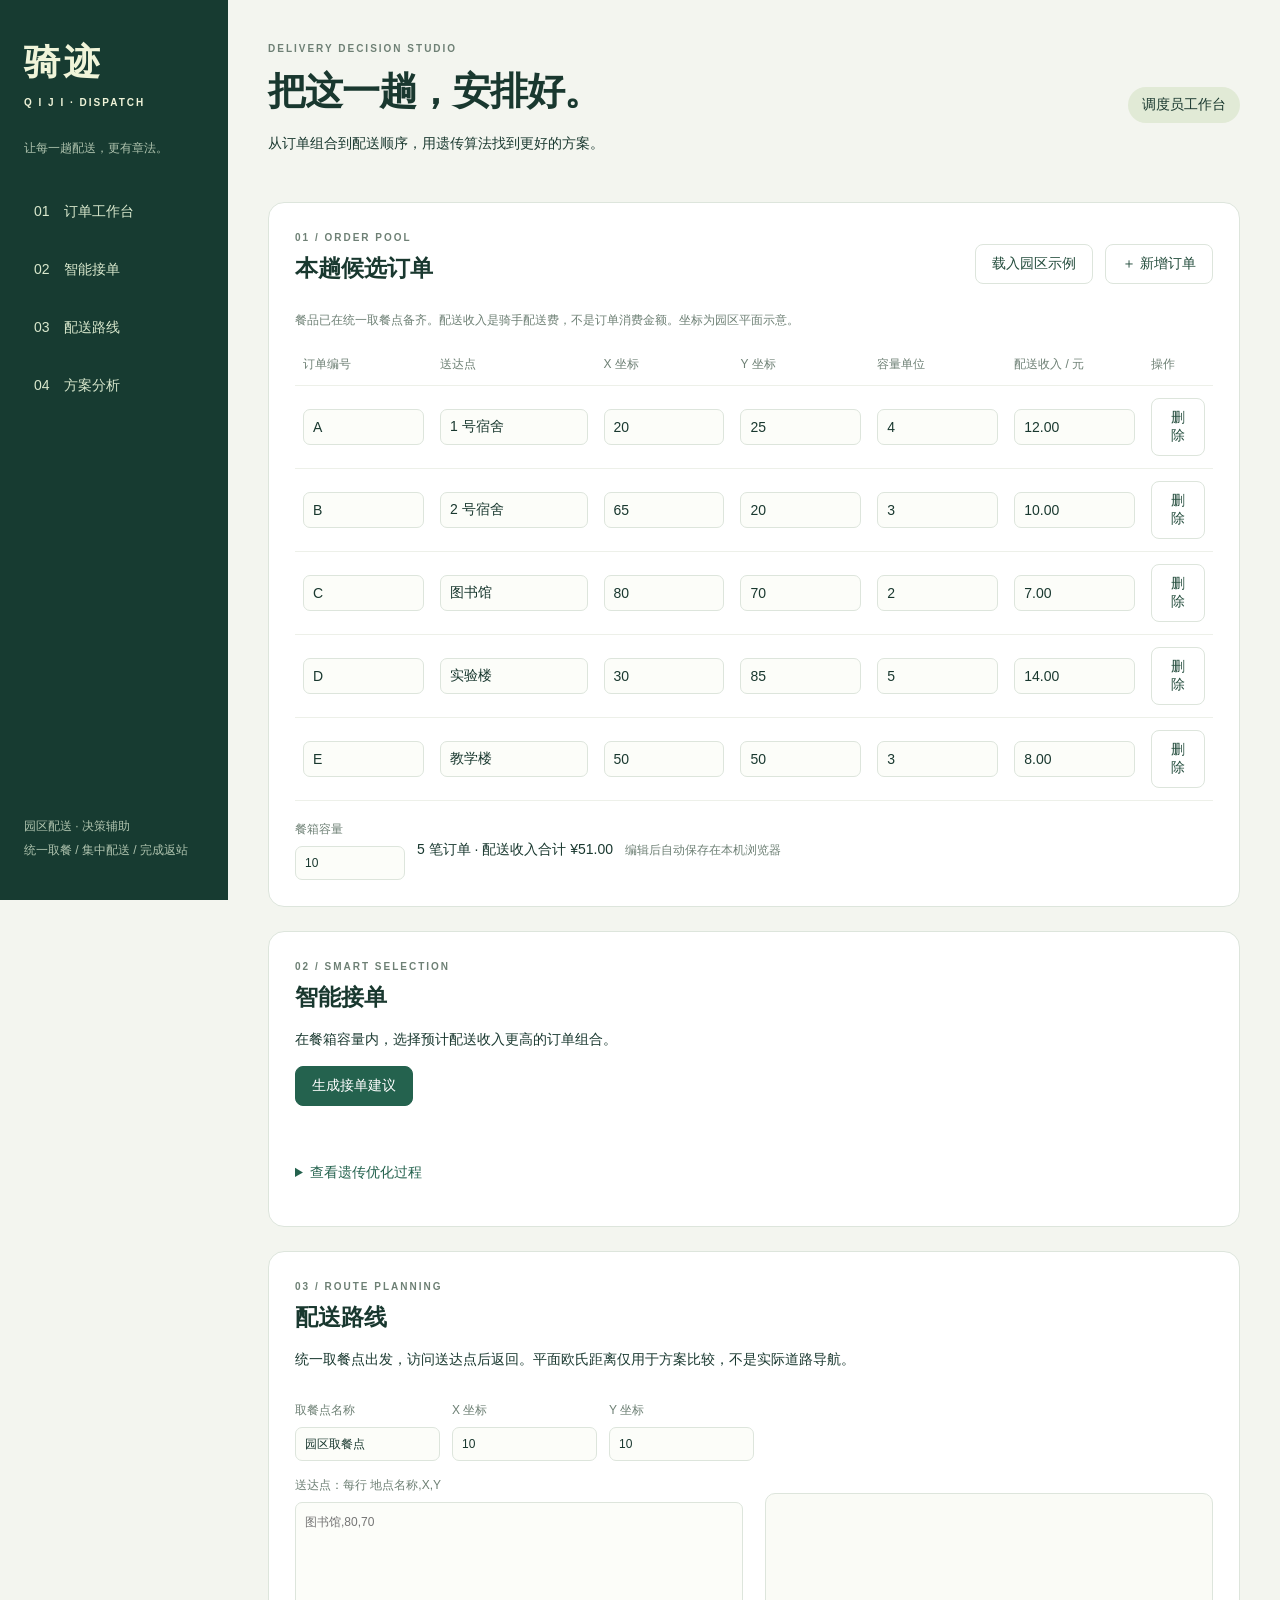
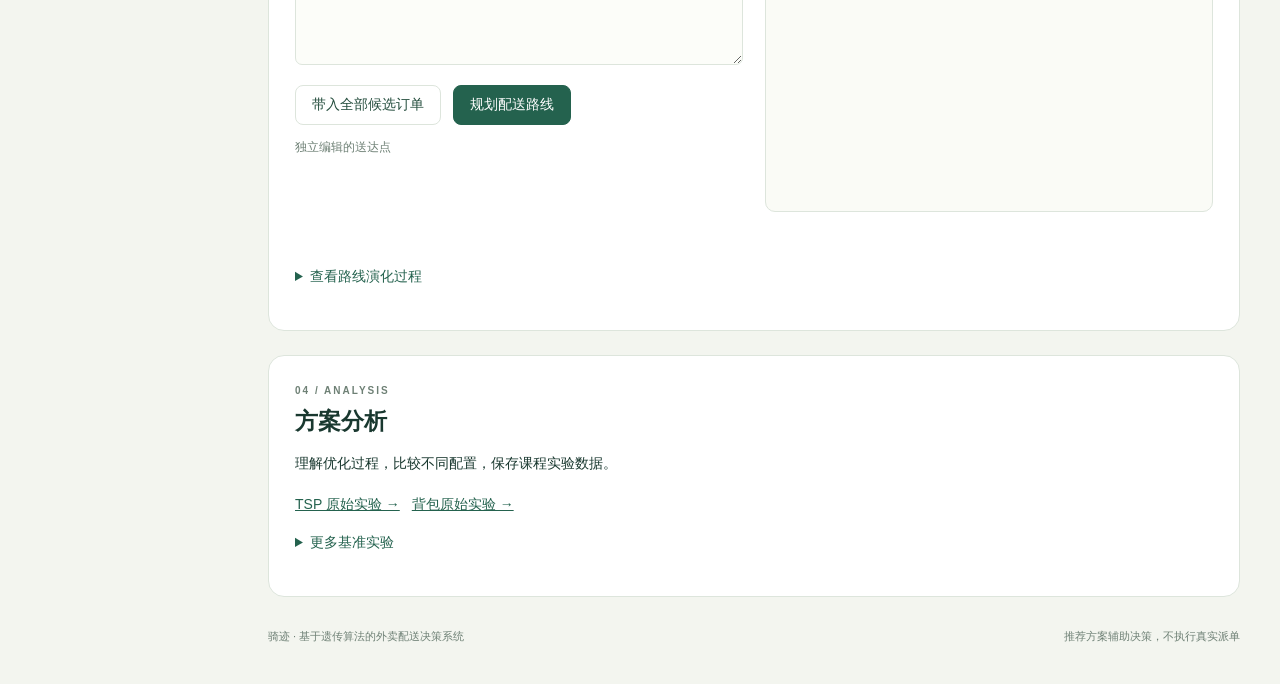
==== ga-tsp/web/index.html @ c6483149 "feat: 实现配送路线规划与接单联动" ====
<!doctype html>
<html lang="zh-CN">
<head><meta charset="utf-8"><meta name="viewport" content="width=device-width,initial-scale=1"><title>骑迹 · 配送决策工作台</title><link rel="stylesheet" href="dispatch.css"></head>
<body>
<aside class="sidebar"><a class="brand" href="/">骑迹<span>Q I J I · DISPATCH</span></a><p class="sidebar-note">让每一趟配送，更有章法。</p><nav aria-label="主导航"><a href="#orders">01　订单工作台</a><a href="#select">02　智能接单</a><a href="#route">03　配送路线</a><a href="#analysis">04　方案分析</a></nav><div class="sidebar-bottom">园区配送 · 决策辅助<br>统一取餐 / 集中配送 / 完成返站</div></aside>
<main>
<header><div><p class="eyebrow">DELIVERY DECISION STUDIO</p><h1>把这一趟，安排好。</h1><p>从订单组合到配送顺序，用遗传算法找到更好的方案。</p></div><span class="pill">调度员工作台</span></header>
<div id="notice" role="status" aria-live="polite"></div>
<section id="orders"><div class="section-head"><div><p class="eyebrow">01 / ORDER POOL</p><h2>本趟候选订单</h2></div><div class="actions"><button id="reset">载入园区示例</button><button id="add">＋ 新增订单</button></div></div>
<p class="muted">餐品已在统一取餐点备齐。配送收入是骑手配送费，不是订单消费金额。坐标为园区平面示意。</p>
<div class="table-wrap"><table><thead><tr><th>订单编号</th><th>送达点</th><th>X 坐标</th><th>Y 坐标</th><th>容量单位</th><th>配送收入 / 元</th><th>操作</th></tr></thead><tbody id="orderRows"></tbody></table></div>
<div class="toolbar"><label>餐箱容量<input id="capacity" type="number" min="1" max="10000"></label><span id="orderSummary"></span><span class="muted">编辑后自动保存在本机浏览器</span></div>
</section>
<section id="select"><p class="eyebrow">02 / SMART SELECTION</p><h2>智能接单</h2><p>在餐箱容量内，选择预计配送收入更高的订单组合。</p><div id="selectContent" class="empty">准备好订单后，在这里生成接单建议。</div></section>
<section id="route"><p class="eyebrow">03 / ROUTE PLANNING</p><h2>配送路线</h2><p>统一取餐点出发，访问送达点后返回。平面欧氏距离仅用于方案比较，不是实际道路导航。</p><div id="routeContent" class="empty">配送点将在这里组成一趟完整路线。</div></section>
<section id="analysis"><p class="eyebrow">04 / ANALYSIS</p><h2>方案分析</h2><p>理解优化过程，比较不同配置，保存课程实验数据。</p><div id="analysisContent"></div><div class="links"><a href="/tsp.html">TSP 原始实验 →</a><a href="/experiment.html?problem=knapsack">背包原始实验 →</a></div><details><summary>更多基准实验</summary><a href="/experiment.html?problem=cec">CEC 测试问题</a></details></section>
<footer>骑迹 · 基于遗传算法的外卖配送决策系统<span>推荐方案辅助决策，不执行真实派单</span></footer>
</main><script type="module" src="dispatch.js"></script><script type="module" src="selection.js"></script><script type="module" src="route.js"></script></body></html>
---- ga-tsp/web/dispatch.css ----
:root{font-family:Inter,"Microsoft YaHei",sans-serif;color:#19382f;background:#f3f5ef;font-size:14px;--green:#24624e;--muted:#6e8075;--border:#dde5dc}*{box-sizing:border-box}body{margin:0}button,input,select,textarea{font:inherit}button,a,input,select,summary{outline-offset:4px}button{border:1px solid var(--border);border-radius:8px;padding:10px 16px;background:white;color:#234c3c;cursor:pointer}button:hover{background:#eaf1e6}button.primary{background:var(--green);color:white;border-color:var(--green)}button:disabled{opacity:.45;cursor:not-allowed}a{color:var(--green)}.sidebar{position:fixed;inset:0 auto 0 0;width:228px;background:#173b31;color:#f0f4d9;padding:38px 24px;display:flex;flex-direction:column}.brand{font-size:36px;font-weight:750;color:inherit;text-decoration:none;letter-spacing:4px}.brand span{display:block;font-size:10px;letter-spacing:2px;margin-top:10px}.sidebar-note{font-size:12px;color:#afc3ae;margin:30px 0}.sidebar nav{display:grid;gap:14px}.sidebar nav a{color:#d9e8cd;text-decoration:none;padding:13px 10px;border-radius:8px}.sidebar nav a:hover{background:#315345}.sidebar-bottom{margin-top:auto;font-size:12px;line-height:2;color:#afc3ae}main{margin-left:228px;padding:40px;max-width:1660px}header{display:flex;justify-content:space-between;align-items:center;gap:20px;margin-bottom:32px}h1{font-size:38px;margin:8px 0 12px;letter-spacing:-1px}h2{font-size:23px;margin:6px 0 14px}p{line-height:1.8}.eyebrow{font-size:10px;letter-spacing:2px;color:var(--muted);font-weight:bold;margin:0}.pill{background:#e1ead6;padding:9px 14px;border-radius:30px;white-space:nowrap}section{background:#fff;border:1px solid var(--border);border-radius:16px;margin:24px 0;padding:26px;scroll-margin-top:20px}.section-head,.toolbar,.actions,.links,.playback{display:flex;align-items:center;gap:12px;flex-wrap:wrap}.section-head{justify-content:space-between}.table-wrap{overflow:auto}table{width:100%;border-collapse:collapse;text-align:left}th{font-size:12px;color:var(--muted);font-weight:500;white-space:nowrap}th,td{padding:12px 8px;border-bottom:1px solid #edf0e9}input,select,textarea{border:1px solid var(--border);border-radius:7px;background:#fcfdf9;padding:9px;color:#19382f;max-width:100%}td input{width:100%;min-width:70px}td:nth-child(2) input{min-width:115px}label{display:flex;flex-direction:column;gap:8px;font-size:12px;color:var(--muted)}.toolbar{margin-top:20px}.toolbar input{width:110px}.muted{color:var(--muted);font-size:12px}.empty{padding:28px;background:#f7f9f3;border:1px dashed var(--border);border-radius:10px;color:var(--muted)}footer{display:flex;justify-content:space-between;color:var(--muted);font-size:11px;margin-top:32px}.links{margin:20px 0}details{margin:18px 0}summary{cursor:pointer;color:var(--green)}#notice:not(:empty){padding:13px 18px;background:#e5edda;border-radius:9px;position:sticky;top:8px;z-index:3}#notice.error{background:#fae8db;color:#943d26}.stats{display:grid;grid-template-columns:repeat(3,1fr);gap:14px;margin:20px 0}.stat{padding:18px;background:#f4f7ef;border-radius:10px}.stat strong{display:block;font-size:28px;margin:9px 0}.stat small{color:var(--muted)}.selected{background:#edf5e4}.cards{display:grid;grid-template-columns:repeat(auto-fill,minmax(145px,1fr));gap:10px;margin:16px 0}.card{padding:14px;border:1px solid var(--border);border-radius:9px}.card.selected{border-color:#8dac6f}.card p{margin:5px 0;font-size:12px}.config{display:flex;gap:12px;flex-wrap:wrap;padding:16px 0}.config input,.config select{width:145px}canvas{display:block;width:100%;height:auto;background:#fafbf6;border:1px solid var(--border);border-radius:10px;margin:16px 0}.playback input[type=range]{flex:1;min-width:120px}.stale{color:#a35427;padding:10px 0}.split{display:grid;grid-template-columns:1fr 1fr;gap:22px}textarea{width:100%;line-height:1.7}.hidden,[hidden]{display:none!important}.badge{font-size:12px;color:var(--green)}@media(max-width:1050px){.sidebar{width:180px;padding:30px 16px}main{margin-left:180px;padding:24px}.split{grid-template-columns:1fr}}@media(max-width:700px){.sidebar{position:static;width:auto;padding:18px}.brand{font-size:24px}.brand span,.sidebar-note,.sidebar-bottom{display:none}.sidebar nav{display:flex;gap:3px;flex-wrap:wrap;margin-top:14px}.sidebar nav a{font-size:11px;padding:7px}main{margin:0;padding:16px}h1{font-size:28px}header{align-items:start}.pill{font-size:11px}section{padding:18px}.stats{grid-template-columns:1fr}footer{display:block;line-height:2}}
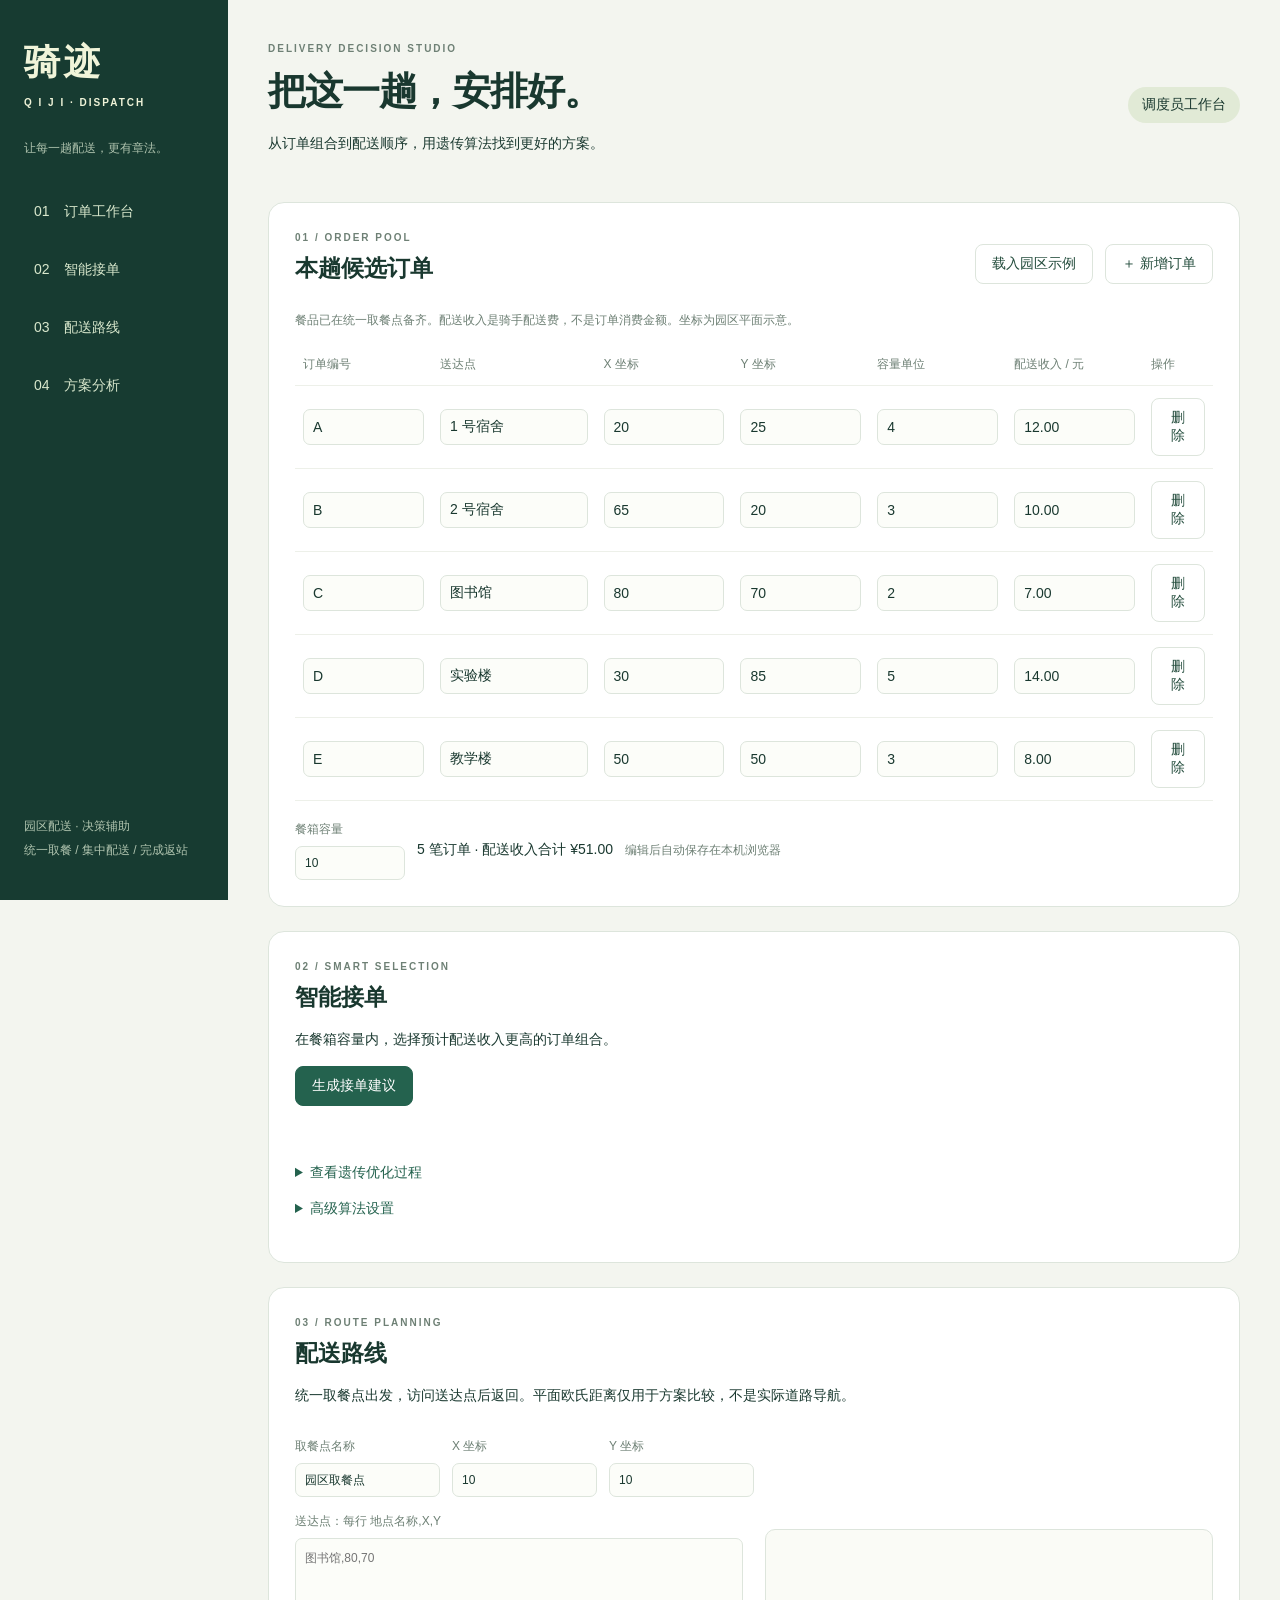
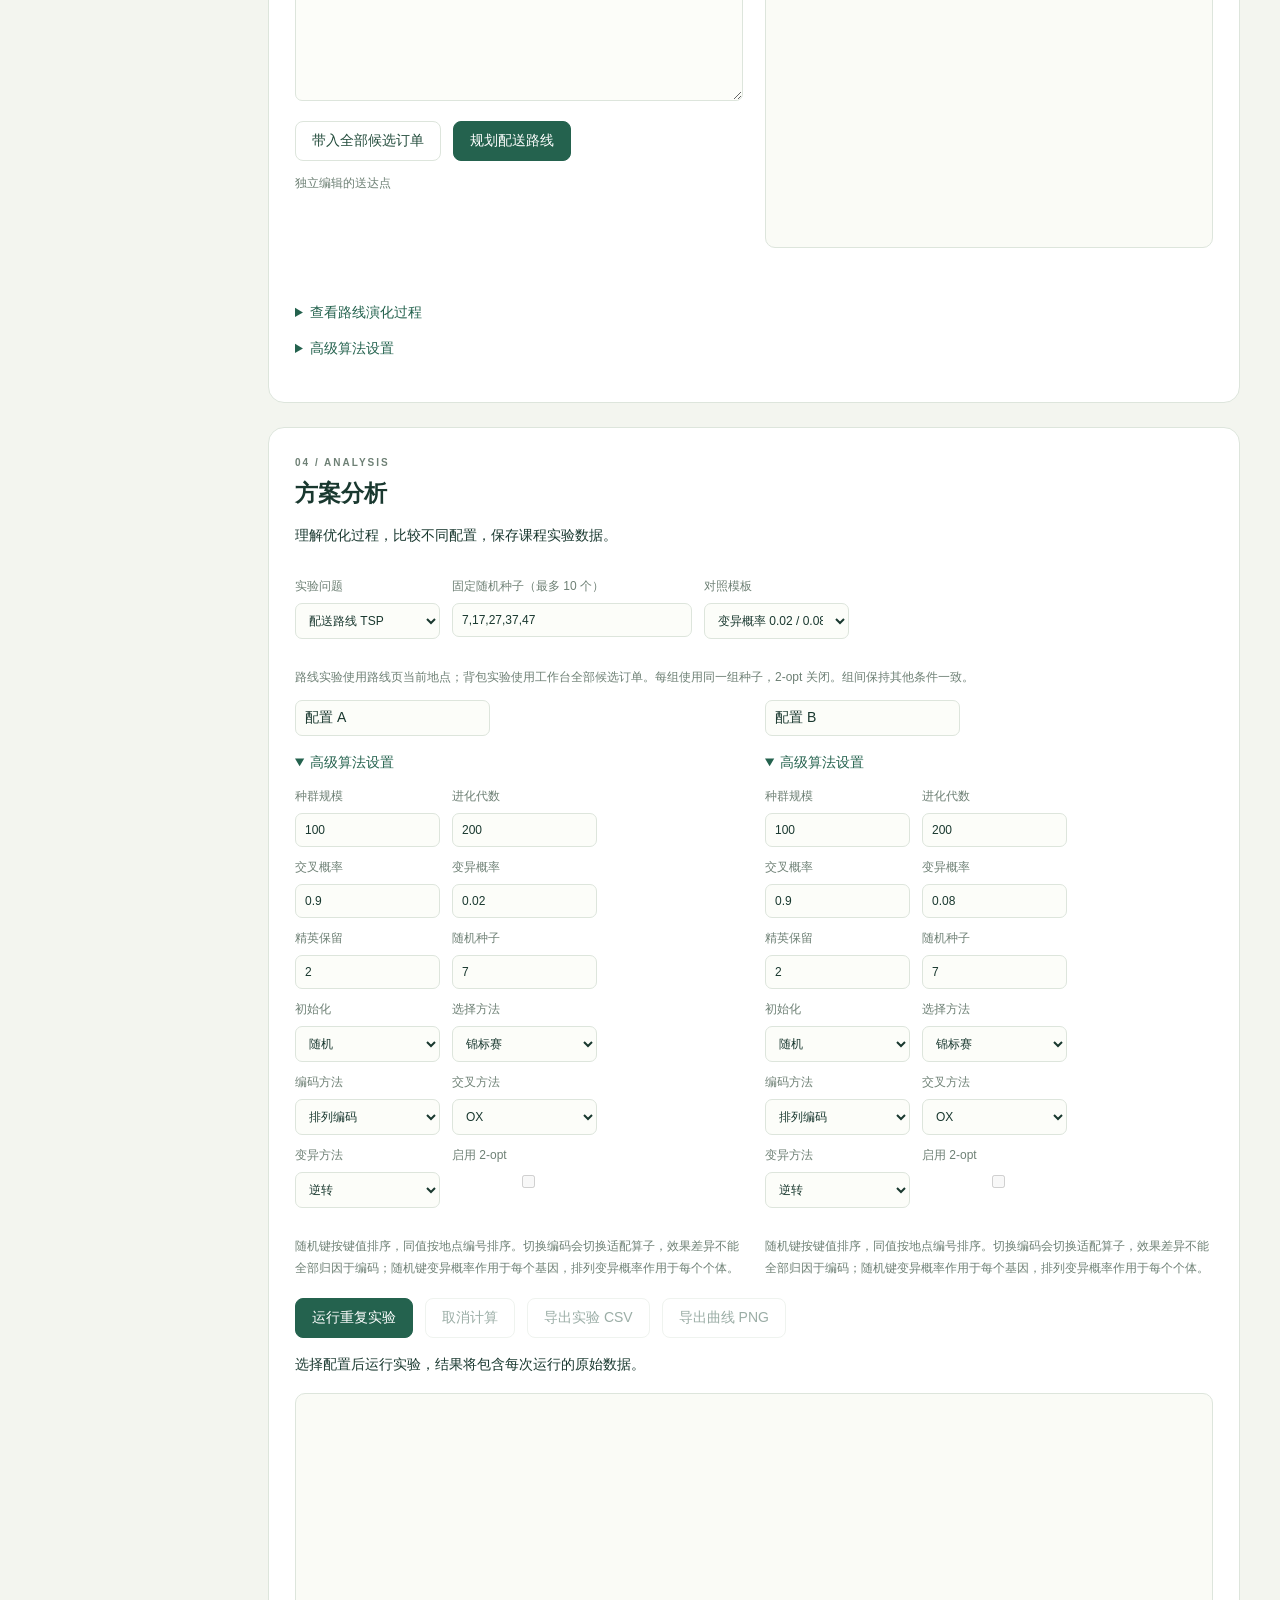
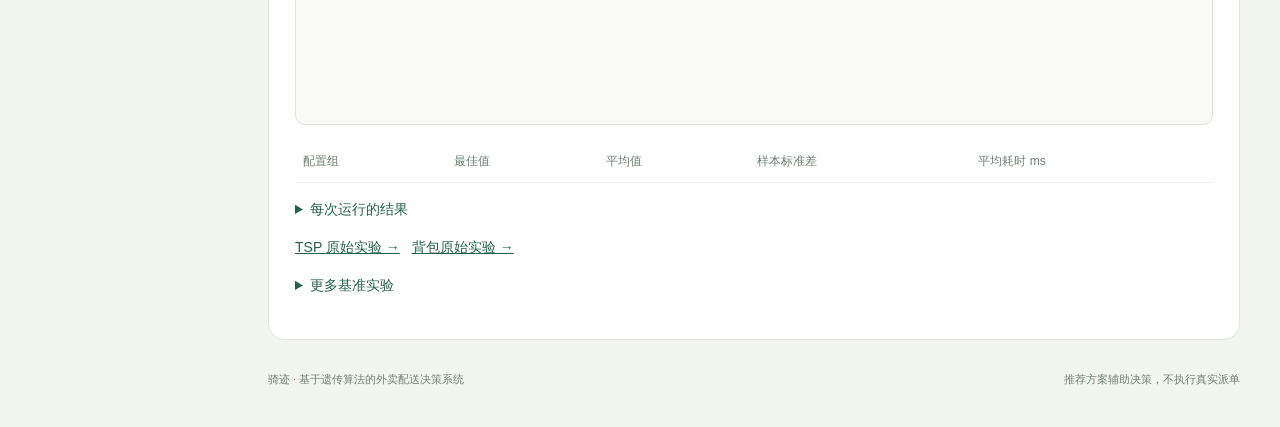
==== commit 17a4bf41: "feat: 新增重复实验统计与结果导出" ====
--- a/ga-tsp/web/index.html
+++ b/ga-tsp/web/index.html
@@ -15,4 +15,4 @@
 <section id="route"><p class="eyebrow">03 / ROUTE PLANNING</p><h2>配送路线</h2><p>统一取餐点出发，访问送达点后返回。平面欧氏距离仅用于方案比较，不是实际道路导航。</p><div id="routeContent" class="empty">配送点将在这里组成一趟完整路线。</div></section>
 <section id="analysis"><p class="eyebrow">04 / ANALYSIS</p><h2>方案分析</h2><p>理解优化过程，比较不同配置，保存课程实验数据。</p><div id="analysisContent"></div><div class="links"><a href="/tsp.html">TSP 原始实验 →</a><a href="/experiment.html?problem=knapsack">背包原始实验 →</a></div><details><summary>更多基准实验</summary><a href="/experiment.html?problem=cec">CEC 测试问题</a></details></section>
 <footer>骑迹 · 基于遗传算法的外卖配送决策系统<span>推荐方案辅助决策，不执行真实派单</span></footer>
-</main><script type="module" src="dispatch.js"></script><script type="module" src="selection.js"></script><script type="module" src="route.js"></script></body></html>
+</main><script type="module" src="dispatch.js"></script><script type="module" src="selection.js"></script><script type="module" src="route.js"></script><script type="module" src="analysis.js"></script></body></html>
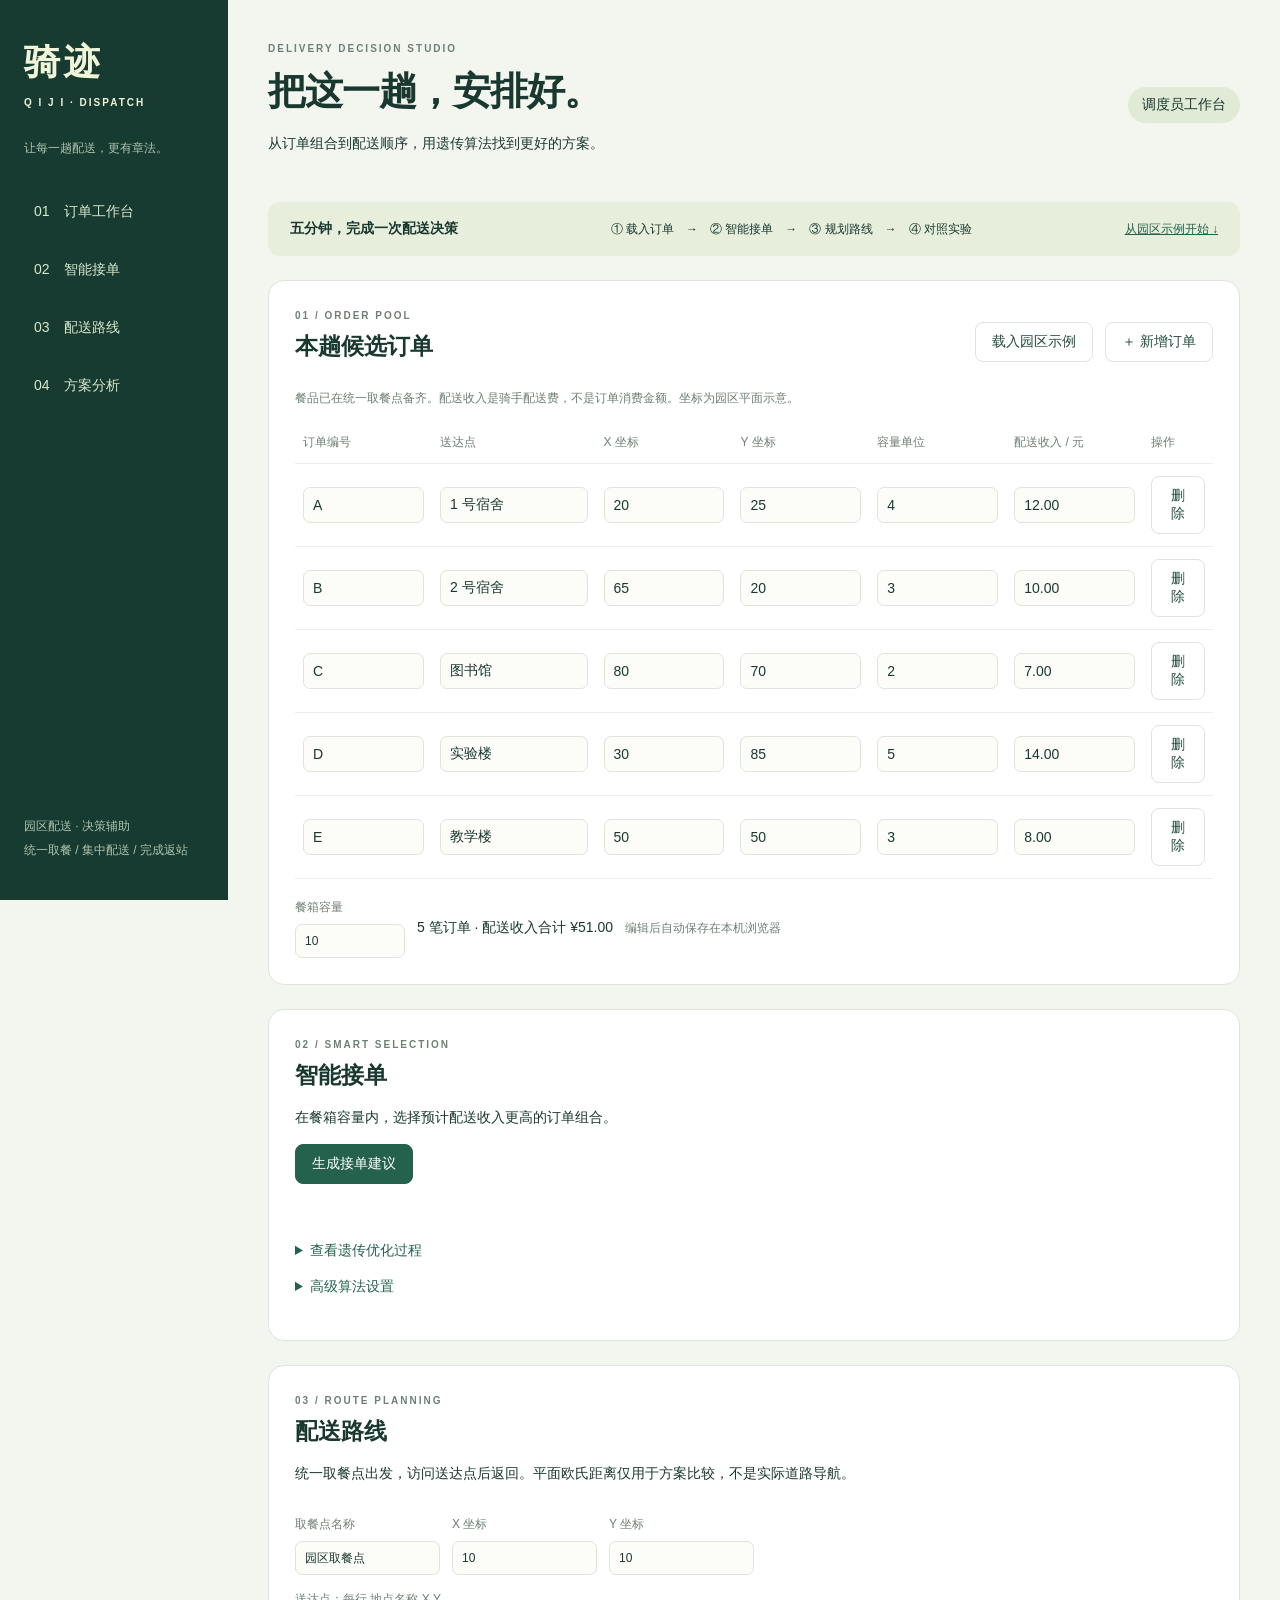
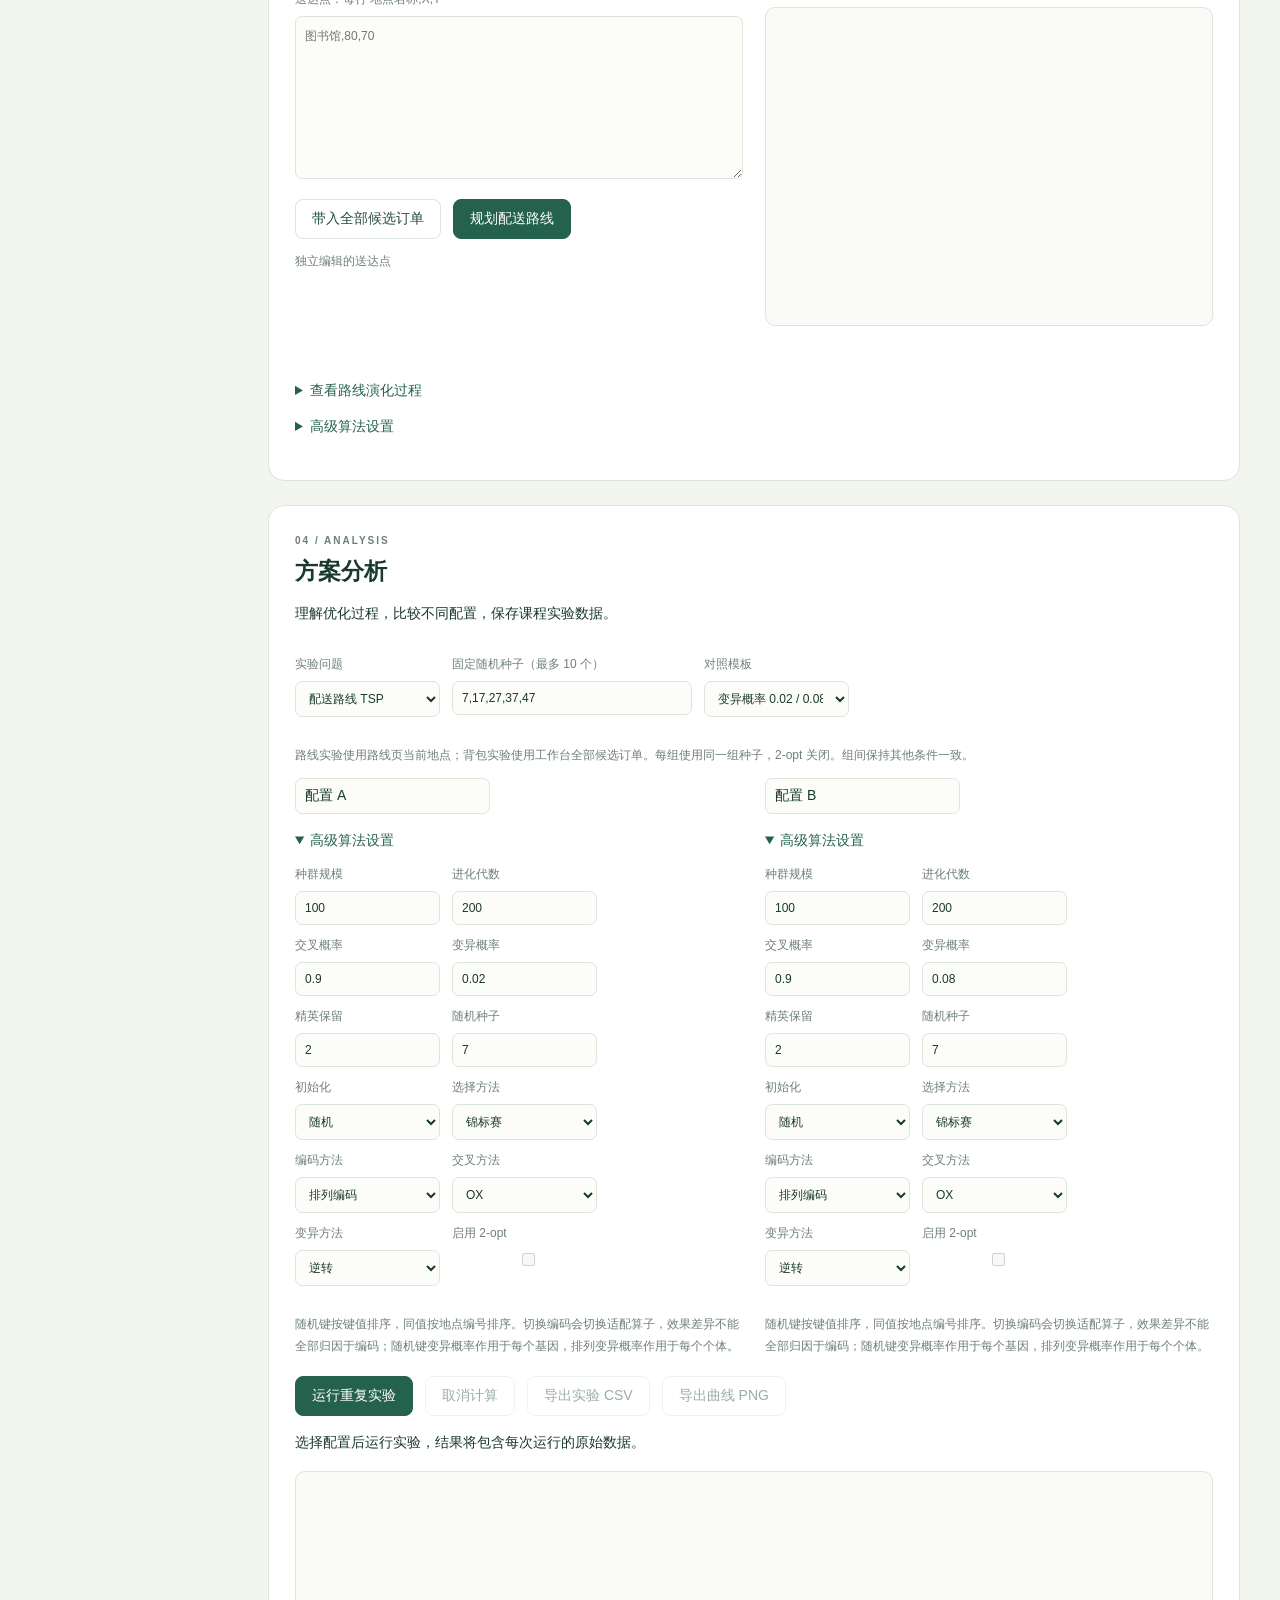
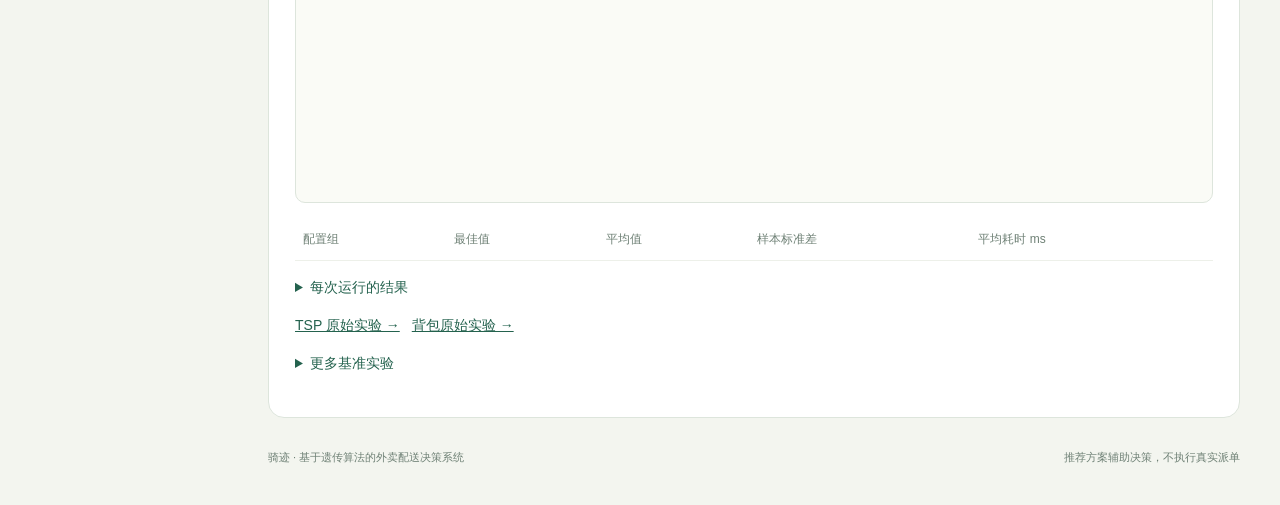
==== commit b8c2f98e: "feat: 完善课程演示流程与使用说明" ====
--- a/ga-tsp/web/index.html
+++ b/ga-tsp/web/index.html
@@ -1,18 +1,120 @@
 <!doctype html>
 <html lang="zh-CN">
-<head><meta charset="utf-8"><meta name="viewport" content="width=device-width,initial-scale=1"><title>骑迹 · 配送决策工作台</title><link rel="stylesheet" href="dispatch.css"></head>
-<body>
-<aside class="sidebar"><a class="brand" href="/">骑迹<span>Q I J I · DISPATCH</span></a><p class="sidebar-note">让每一趟配送，更有章法。</p><nav aria-label="主导航"><a href="#orders">01　订单工作台</a><a href="#select">02　智能接单</a><a href="#route">03　配送路线</a><a href="#analysis">04　方案分析</a></nav><div class="sidebar-bottom">园区配送 · 决策辅助<br>统一取餐 / 集中配送 / 完成返站</div></aside>
-<main>
-<header><div><p class="eyebrow">DELIVERY DECISION STUDIO</p><h1>把这一趟，安排好。</h1><p>从订单组合到配送顺序，用遗传算法找到更好的方案。</p></div><span class="pill">调度员工作台</span></header>
-<div id="notice" role="status" aria-live="polite"></div>
-<section id="orders"><div class="section-head"><div><p class="eyebrow">01 / ORDER POOL</p><h2>本趟候选订单</h2></div><div class="actions"><button id="reset">载入园区示例</button><button id="add">＋ 新增订单</button></div></div>
-<p class="muted">餐品已在统一取餐点备齐。配送收入是骑手配送费，不是订单消费金额。坐标为园区平面示意。</p>
-<div class="table-wrap"><table><thead><tr><th>订单编号</th><th>送达点</th><th>X 坐标</th><th>Y 坐标</th><th>容量单位</th><th>配送收入 / 元</th><th>操作</th></tr></thead><tbody id="orderRows"></tbody></table></div>
-<div class="toolbar"><label>餐箱容量<input id="capacity" type="number" min="1" max="10000"></label><span id="orderSummary"></span><span class="muted">编辑后自动保存在本机浏览器</span></div>
-</section>
-<section id="select"><p class="eyebrow">02 / SMART SELECTION</p><h2>智能接单</h2><p>在餐箱容量内，选择预计配送收入更高的订单组合。</p><div id="selectContent" class="empty">准备好订单后，在这里生成接单建议。</div></section>
-<section id="route"><p class="eyebrow">03 / ROUTE PLANNING</p><h2>配送路线</h2><p>统一取餐点出发，访问送达点后返回。平面欧氏距离仅用于方案比较，不是实际道路导航。</p><div id="routeContent" class="empty">配送点将在这里组成一趟完整路线。</div></section>
-<section id="analysis"><p class="eyebrow">04 / ANALYSIS</p><h2>方案分析</h2><p>理解优化过程，比较不同配置，保存课程实验数据。</p><div id="analysisContent"></div><div class="links"><a href="/tsp.html">TSP 原始实验 →</a><a href="/experiment.html?problem=knapsack">背包原始实验 →</a></div><details><summary>更多基准实验</summary><a href="/experiment.html?problem=cec">CEC 测试问题</a></details></section>
-<footer>骑迹 · 基于遗传算法的外卖配送决策系统<span>推荐方案辅助决策，不执行真实派单</span></footer>
-</main><script type="module" src="dispatch.js"></script><script type="module" src="selection.js"></script><script type="module" src="route.js"></script><script type="module" src="analysis.js"></script></body></html>
+  <head>
+    <meta charset="utf-8" />
+    <meta name="viewport" content="width=device-width,initial-scale=1" />
+    <title>骑迹 · 配送决策工作台</title>
+    <link rel="stylesheet" href="dispatch.css" />
+  </head>
+  <body>
+    <aside class="sidebar">
+      <a class="brand" href="/">骑迹<span>Q I J I · DISPATCH</span></a>
+      <p class="sidebar-note">让每一趟配送，更有章法。</p>
+      <nav aria-label="主导航">
+        <a href="#orders">01　订单工作台</a><a href="#select">02　智能接单</a
+        ><a href="#route">03　配送路线</a><a href="#analysis">04　方案分析</a>
+      </nav>
+      <div class="sidebar-bottom">
+        园区配送 · 决策辅助<br />统一取餐 / 集中配送 / 完成返站
+      </div>
+    </aside>
+    <main>
+      <header>
+        <div>
+          <p class="eyebrow">DELIVERY DECISION STUDIO</p>
+          <h1>把这一趟，安排好。</h1>
+          <p>从订单组合到配送顺序，用遗传算法找到更好的方案。</p>
+        </div>
+        <span class="pill">调度员工作台</span>
+      </header>
+      <div id="notice" role="status" aria-live="polite"></div>
+      <div class="demo-guide">
+        <strong>五分钟，完成一次配送决策</strong
+        ><span>① 载入订单　→　② 智能接单　→　③ 规划路线　→　④ 对照实验</span
+        ><a href="#orders">从园区示例开始 ↓</a>
+      </div>
+      <section id="orders">
+        <div class="section-head">
+          <div>
+            <p class="eyebrow">01 / ORDER POOL</p>
+            <h2>本趟候选订单</h2>
+          </div>
+          <div class="actions">
+            <button id="reset">载入园区示例</button
+            ><button id="add">＋ 新增订单</button>
+          </div>
+        </div>
+        <p class="muted">
+          餐品已在统一取餐点备齐。配送收入是骑手配送费，不是订单消费金额。坐标为园区平面示意。
+        </p>
+        <div class="table-wrap">
+          <table>
+            <thead>
+              <tr>
+                <th>订单编号</th>
+                <th>送达点</th>
+                <th>X 坐标</th>
+                <th>Y 坐标</th>
+                <th>容量单位</th>
+                <th>配送收入 / 元</th>
+                <th>操作</th>
+              </tr>
+            </thead>
+            <tbody id="orderRows"></tbody>
+          </table>
+        </div>
+        <div class="toolbar">
+          <label
+            >餐箱容量<input
+              id="capacity"
+              type="number"
+              min="1"
+              max="10000" /></label
+          ><span id="orderSummary"></span
+          ><span class="muted">编辑后自动保存在本机浏览器</span>
+        </div>
+      </section>
+      <section id="select">
+        <p class="eyebrow">02 / SMART SELECTION</p>
+        <h2>智能接单</h2>
+        <p>在餐箱容量内，选择预计配送收入更高的订单组合。</p>
+        <div id="selectContent" class="empty">
+          准备好订单后，在这里生成接单建议。
+        </div>
+      </section>
+      <section id="route">
+        <p class="eyebrow">03 / ROUTE PLANNING</p>
+        <h2>配送路线</h2>
+        <p>
+          统一取餐点出发，访问送达点后返回。平面欧氏距离仅用于方案比较，不是实际道路导航。
+        </p>
+        <div id="routeContent" class="empty">
+          配送点将在这里组成一趟完整路线。
+        </div>
+      </section>
+      <section id="analysis">
+        <p class="eyebrow">04 / ANALYSIS</p>
+        <h2>方案分析</h2>
+        <p>理解优化过程，比较不同配置，保存课程实验数据。</p>
+        <div id="analysisContent"></div>
+        <div class="links">
+          <a href="/tsp.html">TSP 原始实验 →</a
+          ><a href="/experiment.html?problem=knapsack">背包原始实验 →</a>
+        </div>
+        <details>
+          <summary>更多基准实验</summary>
+          <a href="/experiment.html?problem=cec">CEC 测试问题</a>
+        </details>
+      </section>
+      <footer>
+        骑迹 · 基于遗传算法的外卖配送决策系统<span
+          >推荐方案辅助决策，不执行真实派单</span
+        >
+      </footer>
+    </main>
+    <script type="module" src="dispatch.js"></script>
+    <script type="module" src="selection.js"></script>
+    <script type="module" src="route.js"></script>
+    <script type="module" src="analysis.js"></script>
+  </body>
+</html>
--- a/ga-tsp/web/dispatch.css
+++ b/ga-tsp/web/dispatch.css
@@ -1 +1,404 @@
-:root{font-family:Inter,"Microsoft YaHei",sans-serif;color:#19382f;background:#f3f5ef;font-size:14px;--green:#24624e;--muted:#6e8075;--border:#dde5dc}*{box-sizing:border-box}body{margin:0}button,input,select,textarea{font:inherit}button,a,input,select,summary{outline-offset:4px}button{border:1px solid var(--border);border-radius:8px;padding:10px 16px;background:white;color:#234c3c;cursor:pointer}button:hover{background:#eaf1e6}button.primary{background:var(--green);color:white;border-color:var(--green)}button:disabled{opacity:.45;cursor:not-allowed}a{color:var(--green)}.sidebar{position:fixed;inset:0 auto 0 0;width:228px;background:#173b31;color:#f0f4d9;padding:38px 24px;display:flex;flex-direction:column}.brand{font-size:36px;font-weight:750;color:inherit;text-decoration:none;letter-spacing:4px}.brand span{display:block;font-size:10px;letter-spacing:2px;margin-top:10px}.sidebar-note{font-size:12px;color:#afc3ae;margin:30px 0}.sidebar nav{display:grid;gap:14px}.sidebar nav a{color:#d9e8cd;text-decoration:none;padding:13px 10px;border-radius:8px}.sidebar nav a:hover{background:#315345}.sidebar-bottom{margin-top:auto;font-size:12px;line-height:2;color:#afc3ae}main{margin-left:228px;padding:40px;max-width:1660px}header{display:flex;justify-content:space-between;align-items:center;gap:20px;margin-bottom:32px}h1{font-size:38px;margin:8px 0 12px;letter-spacing:-1px}h2{font-size:23px;margin:6px 0 14px}p{line-height:1.8}.eyebrow{font-size:10px;letter-spacing:2px;color:var(--muted);font-weight:bold;margin:0}.pill{background:#e1ead6;padding:9px 14px;border-radius:30px;white-space:nowrap}section{background:#fff;border:1px solid var(--border);border-radius:16px;margin:24px 0;padding:26px;scroll-margin-top:20px}.section-head,.toolbar,.actions,.links,.playback{display:flex;align-items:center;gap:12px;flex-wrap:wrap}.section-head{justify-content:space-between}.table-wrap{overflow:auto}table{width:100%;border-collapse:collapse;text-align:left}th{font-size:12px;color:var(--muted);font-weight:500;white-space:nowrap}th,td{padding:12px 8px;border-bottom:1px solid #edf0e9}input,select,textarea{border:1px solid var(--border);border-radius:7px;background:#fcfdf9;padding:9px;color:#19382f;max-width:100%}td input{width:100%;min-width:70px}td:nth-child(2) input{min-width:115px}label{display:flex;flex-direction:column;gap:8px;font-size:12px;color:var(--muted)}.toolbar{margin-top:20px}.toolbar input{width:110px}.muted{color:var(--muted);font-size:12px}.empty{padding:28px;background:#f7f9f3;border:1px dashed var(--border);border-radius:10px;color:var(--muted)}footer{display:flex;justify-content:space-between;color:var(--muted);font-size:11px;margin-top:32px}.links{margin:20px 0}details{margin:18px 0}summary{cursor:pointer;color:var(--green)}#notice:not(:empty){padding:13px 18px;background:#e5edda;border-radius:9px;position:sticky;top:8px;z-index:3}#notice.error{background:#fae8db;color:#943d26}.stats{display:grid;grid-template-columns:repeat(3,1fr);gap:14px;margin:20px 0}.stat{padding:18px;background:#f4f7ef;border-radius:10px}.stat strong{display:block;font-size:28px;margin:9px 0}.stat small{color:var(--muted)}.selected{background:#edf5e4}.cards{display:grid;grid-template-columns:repeat(auto-fill,minmax(145px,1fr));gap:10px;margin:16px 0}.card{padding:14px;border:1px solid var(--border);border-radius:9px}.card.selected{border-color:#8dac6f}.card p{margin:5px 0;font-size:12px}.config{display:flex;gap:12px;flex-wrap:wrap;padding:16px 0}.config input,.config select{width:145px}canvas{display:block;width:100%;height:auto;background:#fafbf6;border:1px solid var(--border);border-radius:10px;margin:16px 0}.playback input[type=range]{flex:1;min-width:120px}.stale{color:#a35427;padding:10px 0}.split{display:grid;grid-template-columns:1fr 1fr;gap:22px}textarea{width:100%;line-height:1.7}.hidden,[hidden]{display:none!important}.badge{font-size:12px;color:var(--green)}@media(max-width:1050px){.sidebar{width:180px;padding:30px 16px}main{margin-left:180px;padding:24px}.split{grid-template-columns:1fr}}@media(max-width:700px){.sidebar{position:static;width:auto;padding:18px}.brand{font-size:24px}.brand span,.sidebar-note,.sidebar-bottom{display:none}.sidebar nav{display:flex;gap:3px;flex-wrap:wrap;margin-top:14px}.sidebar nav a{font-size:11px;padding:7px}main{margin:0;padding:16px}h1{font-size:28px}header{align-items:start}.pill{font-size:11px}section{padding:18px}.stats{grid-template-columns:1fr}footer{display:block;line-height:2}}
+:root {
+  font-family: Inter, "Microsoft YaHei", sans-serif;
+  color: #19382f;
+  background: #f3f5ef;
+  font-size: 14px;
+  --green: #24624e;
+  --muted: #6e8075;
+  --border: #dde5dc;
+}
+* {
+  box-sizing: border-box;
+}
+body {
+  margin: 0;
+}
+button,
+input,
+select,
+textarea {
+  font: inherit;
+}
+button,
+a,
+input,
+select,
+summary {
+  outline-offset: 4px;
+}
+button {
+  border: 1px solid var(--border);
+  border-radius: 8px;
+  padding: 10px 16px;
+  background: white;
+  color: #234c3c;
+  cursor: pointer;
+}
+button:hover {
+  background: #eaf1e6;
+}
+button.primary {
+  background: var(--green);
+  color: white;
+  border-color: var(--green);
+}
+button:disabled {
+  opacity: 0.45;
+  cursor: not-allowed;
+}
+a {
+  color: var(--green);
+}
+.sidebar {
+  position: fixed;
+  inset: 0 auto 0 0;
+  width: 228px;
+  background: #173b31;
+  color: #f0f4d9;
+  padding: 38px 24px;
+  display: flex;
+  flex-direction: column;
+}
+.brand {
+  font-size: 36px;
+  font-weight: 750;
+  color: inherit;
+  text-decoration: none;
+  letter-spacing: 4px;
+}
+.brand span {
+  display: block;
+  font-size: 10px;
+  letter-spacing: 2px;
+  margin-top: 10px;
+}
+.sidebar-note {
+  font-size: 12px;
+  color: #afc3ae;
+  margin: 30px 0;
+}
+.sidebar nav {
+  display: grid;
+  gap: 14px;
+}
+.sidebar nav a {
+  color: #d9e8cd;
+  text-decoration: none;
+  padding: 13px 10px;
+  border-radius: 8px;
+}
+.sidebar nav a:hover {
+  background: #315345;
+}
+.sidebar-bottom {
+  margin-top: auto;
+  font-size: 12px;
+  line-height: 2;
+  color: #afc3ae;
+}
+main {
+  margin-left: 228px;
+  padding: 40px;
+  max-width: 1660px;
+}
+header {
+  display: flex;
+  justify-content: space-between;
+  align-items: center;
+  gap: 20px;
+  margin-bottom: 32px;
+}
+h1 {
+  font-size: 38px;
+  margin: 8px 0 12px;
+  letter-spacing: -1px;
+}
+h2 {
+  font-size: 23px;
+  margin: 6px 0 14px;
+}
+p {
+  line-height: 1.8;
+}
+.eyebrow {
+  font-size: 10px;
+  letter-spacing: 2px;
+  color: var(--muted);
+  font-weight: bold;
+  margin: 0;
+}
+.pill {
+  background: #e1ead6;
+  padding: 9px 14px;
+  border-radius: 30px;
+  white-space: nowrap;
+}
+section {
+  background: #fff;
+  border: 1px solid var(--border);
+  border-radius: 16px;
+  margin: 24px 0;
+  padding: 26px;
+  scroll-margin-top: 20px;
+}
+.section-head,
+.toolbar,
+.actions,
+.links,
+.playback {
+  display: flex;
+  align-items: center;
+  gap: 12px;
+  flex-wrap: wrap;
+}
+.section-head {
+  justify-content: space-between;
+}
+.table-wrap {
+  overflow: auto;
+}
+table {
+  width: 100%;
+  border-collapse: collapse;
+  text-align: left;
+}
+th {
+  font-size: 12px;
+  color: var(--muted);
+  font-weight: 500;
+  white-space: nowrap;
+}
+th,
+td {
+  padding: 12px 8px;
+  border-bottom: 1px solid #edf0e9;
+}
+input,
+select,
+textarea {
+  border: 1px solid var(--border);
+  border-radius: 7px;
+  background: #fcfdf9;
+  padding: 9px;
+  color: #19382f;
+  max-width: 100%;
+}
+td input {
+  width: 100%;
+  min-width: 70px;
+}
+td:nth-child(2) input {
+  min-width: 115px;
+}
+label {
+  display: flex;
+  flex-direction: column;
+  gap: 8px;
+  font-size: 12px;
+  color: var(--muted);
+}
+.toolbar {
+  margin-top: 20px;
+}
+.toolbar input {
+  width: 110px;
+}
+.muted {
+  color: var(--muted);
+  font-size: 12px;
+}
+.empty {
+  padding: 28px;
+  background: #f7f9f3;
+  border: 1px dashed var(--border);
+  border-radius: 10px;
+  color: var(--muted);
+}
+footer {
+  display: flex;
+  justify-content: space-between;
+  color: var(--muted);
+  font-size: 11px;
+  margin-top: 32px;
+}
+.links {
+  margin: 20px 0;
+}
+details {
+  margin: 18px 0;
+}
+summary {
+  cursor: pointer;
+  color: var(--green);
+}
+#notice:not(:empty) {
+  padding: 13px 18px;
+  background: #e5edda;
+  border-radius: 9px;
+  position: sticky;
+  top: 8px;
+  z-index: 3;
+}
+#notice.error {
+  background: #fae8db;
+  color: #943d26;
+}
+.stats {
+  display: grid;
+  grid-template-columns: repeat(3, 1fr);
+  gap: 14px;
+  margin: 20px 0;
+}
+.stat {
+  padding: 18px;
+  background: #f4f7ef;
+  border-radius: 10px;
+}
+.stat strong {
+  display: block;
+  font-size: 28px;
+  margin: 9px 0;
+}
+.stat small {
+  color: var(--muted);
+}
+.selected {
+  background: #edf5e4;
+}
+.cards {
+  display: grid;
+  grid-template-columns: repeat(auto-fill, minmax(145px, 1fr));
+  gap: 10px;
+  margin: 16px 0;
+}
+.card {
+  padding: 14px;
+  border: 1px solid var(--border);
+  border-radius: 9px;
+}
+.card.selected {
+  border-color: #8dac6f;
+}
+.card p {
+  margin: 5px 0;
+  font-size: 12px;
+}
+.config {
+  display: flex;
+  gap: 12px;
+  flex-wrap: wrap;
+  padding: 16px 0;
+}
+.config input,
+.config select {
+  width: 145px;
+}
+canvas {
+  display: block;
+  width: 100%;
+  height: auto;
+  background: #fafbf6;
+  border: 1px solid var(--border);
+  border-radius: 10px;
+  margin: 16px 0;
+}
+.playback input[type="range"] {
+  flex: 1;
+  min-width: 120px;
+}
+.stale {
+  color: #a35427;
+  padding: 10px 0;
+}
+.split {
+  display: grid;
+  grid-template-columns: 1fr 1fr;
+  gap: 22px;
+}
+textarea {
+  width: 100%;
+  line-height: 1.7;
+}
+.hidden,
+[hidden] {
+  display: none !important;
+}
+.badge {
+  font-size: 12px;
+  color: var(--green);
+}
+@media (max-width: 1050px) {
+  .sidebar {
+    width: 180px;
+    padding: 30px 16px;
+  }
+  main {
+    margin-left: 180px;
+    padding: 24px;
+  }
+  .split {
+    grid-template-columns: 1fr;
+  }
+}
+@media (max-width: 700px) {
+  .sidebar {
+    position: static;
+    width: auto;
+    padding: 18px;
+  }
+  .brand {
+    font-size: 24px;
+  }
+  .brand span,
+  .sidebar-note,
+  .sidebar-bottom {
+    display: none;
+  }
+  .sidebar nav {
+    display: flex;
+    gap: 3px;
+    flex-wrap: wrap;
+    margin-top: 14px;
+  }
+  .sidebar nav a {
+    font-size: 11px;
+    padding: 7px;
+  }
+  main {
+    margin: 0;
+    padding: 16px;
+  }
+  h1 {
+    font-size: 28px;
+  }
+  header {
+    align-items: start;
+  }
+  .pill {
+    font-size: 11px;
+  }
+  section {
+    padding: 18px;
+  }
+  .stats {
+    grid-template-columns: 1fr;
+  }
+  footer {
+    display: block;
+    line-height: 2;
+  }
+}
+.demo-guide {
+  display: flex;
+  align-items: center;
+  justify-content: space-between;
+  gap: 15px;
+  flex-wrap: wrap;
+  padding: 18px 22px;
+  background: #e8eedc;
+  border-radius: 12px;
+  font-size: 12px;
+}
+.demo-guide strong {
+  font-size: 14px;
+}
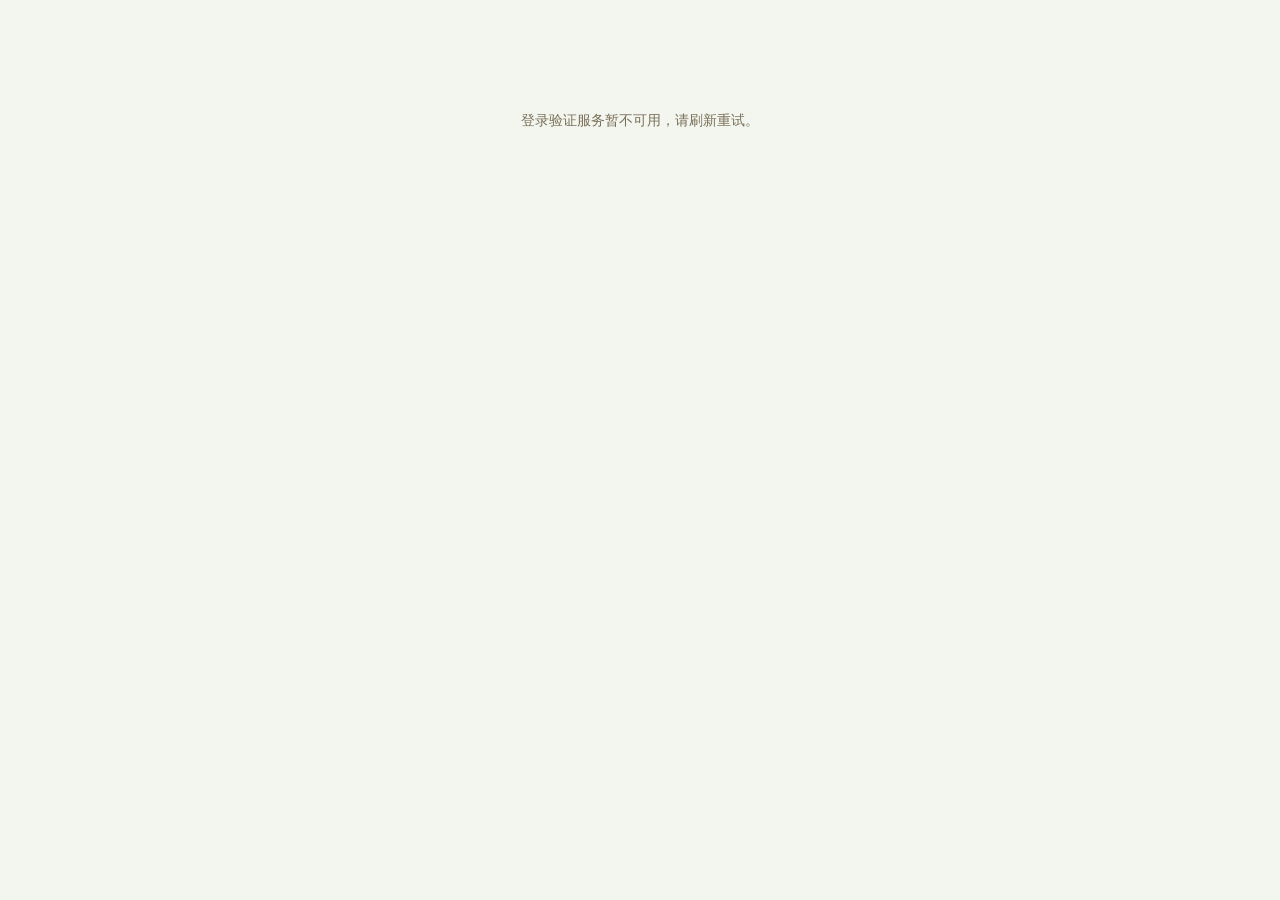
==== commit 4b816f9d: "feat: 接入账号登录注册与会话管理" ====
--- a/ga-tsp/web/index.html
+++ b/ga-tsp/web/index.html
@@ -6,7 +6,8 @@
     <title>骑迹 · 配送决策工作台</title>
     <link rel="stylesheet" href="dispatch.css" />
   </head>
-  <body>
+  <body data-auth="pending">
+    <p id="authLoading" role="status">正在验证登录…</p>
     <aside class="sidebar">
       <a class="brand" href="/">骑迹<span>Q I J I · DISPATCH</span></a>
       <p class="sidebar-note">让每一趟配送，更有章法。</p>
@@ -25,7 +26,10 @@
           <h1>把这一趟，安排好。</h1>
           <p>从订单组合到配送顺序，用遗传算法找到更好的方案。</p>
         </div>
-        <span class="pill">调度员工作台</span>
+        <div class="actions">
+          <span class="pill">调度员 · <span id="accountName"></span></span
+          ><button id="logout">退出登录</button>
+        </div>
       </header>
       <div id="notice" role="status" aria-live="polite"></div>
       <div class="demo-guide">
@@ -112,9 +116,6 @@
         >
       </footer>
     </main>
-    <script type="module" src="dispatch.js"></script>
-    <script type="module" src="selection.js"></script>
-    <script type="module" src="route.js"></script>
-    <script type="module" src="analysis.js"></script>
+    <script type="module" src="boot.js"></script>
   </body>
 </html>
--- a/ga-tsp/web/dispatch.css
+++ b/ga-tsp/web/dispatch.css
@@ -402,3 +402,12 @@
 .demo-guide strong {
   font-size: 14px;
 }
+body[data-auth="pending"] > .sidebar,
+body[data-auth="pending"] > main {
+  display: none;
+}
+#authLoading {
+  margin: 12vh auto;
+  text-align: center;
+  color: #7a7058;
+}
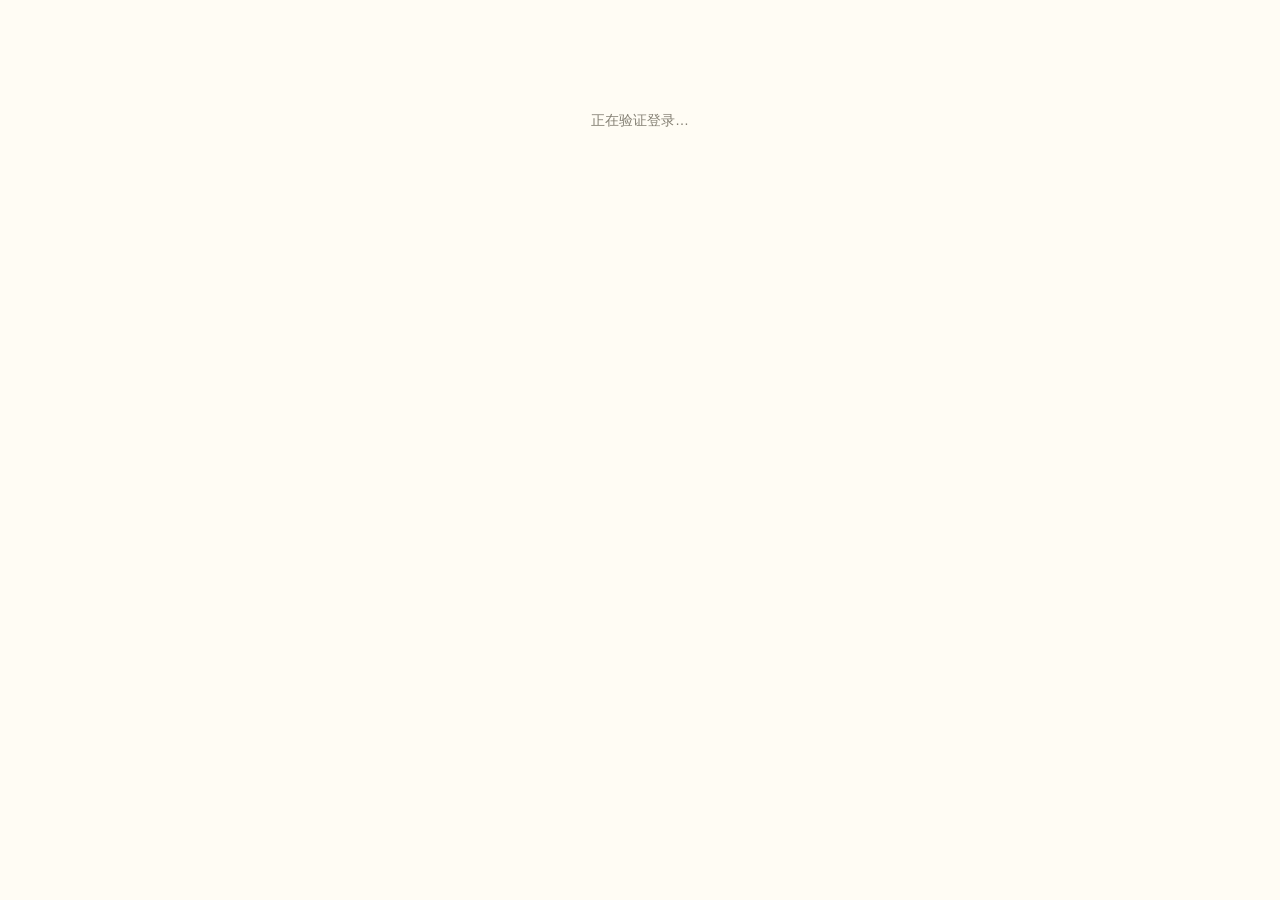
==== commit 737f4219: "fix: 补录文件" ====
--- a/ga-tsp/web/index.html
+++ b/ga-tsp/web/index.html
@@ -1,121 +1,18 @@
 <!doctype html>
-<html lang="zh-CN">
-  <head>
-    <meta charset="utf-8" />
-    <meta name="viewport" content="width=device-width,initial-scale=1" />
-    <title>骑迹 · 配送决策工作台</title>
-    <link rel="stylesheet" href="dispatch.css" />
-  </head>
-  <body data-auth="pending">
-    <p id="authLoading" role="status">正在验证登录…</p>
-    <aside class="sidebar">
-      <a class="brand" href="/">骑迹<span>Q I J I · DISPATCH</span></a>
-      <p class="sidebar-note">让每一趟配送，更有章法。</p>
-      <nav aria-label="主导航">
-        <a href="#orders">01　订单工作台</a><a href="#select">02　智能接单</a
-        ><a href="#route">03　配送路线</a><a href="#analysis">04　方案分析</a>
-      </nav>
-      <div class="sidebar-bottom">
-        园区配送 · 决策辅助<br />统一取餐 / 集中配送 / 完成返站
-      </div>
-    </aside>
-    <main>
-      <header>
-        <div>
-          <p class="eyebrow">DELIVERY DECISION STUDIO</p>
-          <h1>把这一趟，安排好。</h1>
-          <p>从订单组合到配送顺序，用遗传算法找到更好的方案。</p>
-        </div>
-        <div class="actions">
-          <span class="pill">调度员 · <span id="accountName"></span></span
-          ><button id="logout">退出登录</button>
-        </div>
-      </header>
-      <div id="notice" role="status" aria-live="polite"></div>
-      <div class="demo-guide">
-        <strong>五分钟，完成一次配送决策</strong
-        ><span>① 载入订单　→　② 智能接单　→　③ 规划路线　→　④ 对照实验</span
-        ><a href="#orders">从园区示例开始 ↓</a>
-      </div>
-      <section id="orders">
-        <div class="section-head">
-          <div>
-            <p class="eyebrow">01 / ORDER POOL</p>
-            <h2>本趟候选订单</h2>
-          </div>
-          <div class="actions">
-            <button id="reset">载入园区示例</button
-            ><button id="add">＋ 新增订单</button>
-          </div>
-        </div>
-        <p class="muted">
-          餐品已在统一取餐点备齐。配送收入是骑手配送费，不是订单消费金额。坐标为园区平面示意。
-        </p>
-        <div class="table-wrap">
-          <table>
-            <thead>
-              <tr>
-                <th>订单编号</th>
-                <th>送达点</th>
-                <th>X 坐标</th>
-                <th>Y 坐标</th>
-                <th>容量单位</th>
-                <th>配送收入 / 元</th>
-                <th>操作</th>
-              </tr>
-            </thead>
-            <tbody id="orderRows"></tbody>
-          </table>
-        </div>
-        <div class="toolbar">
-          <label
-            >餐箱容量<input
-              id="capacity"
-              type="number"
-              min="1"
-              max="10000" /></label
-          ><span id="orderSummary"></span
-          ><span class="muted">编辑后自动保存在本机浏览器</span>
-        </div>
-      </section>
-      <section id="select">
-        <p class="eyebrow">02 / SMART SELECTION</p>
-        <h2>智能接单</h2>
-        <p>在餐箱容量内，选择预计配送收入更高的订单组合。</p>
-        <div id="selectContent" class="empty">
-          准备好订单后，在这里生成接单建议。
-        </div>
-      </section>
-      <section id="route">
-        <p class="eyebrow">03 / ROUTE PLANNING</p>
-        <h2>配送路线</h2>
-        <p>
-          统一取餐点出发，访问送达点后返回。平面欧氏距离仅用于方案比较，不是实际道路导航。
-        </p>
-        <div id="routeContent" class="empty">
-          配送点将在这里组成一趟完整路线。
-        </div>
-      </section>
-      <section id="analysis">
-        <p class="eyebrow">04 / ANALYSIS</p>
-        <h2>方案分析</h2>
-        <p>理解优化过程，比较不同配置，保存课程实验数据。</p>
-        <div id="analysisContent"></div>
-        <div class="links">
-          <a href="/tsp.html">TSP 原始实验 →</a
-          ><a href="/experiment.html?problem=knapsack">背包原始实验 →</a>
-        </div>
-        <details>
-          <summary>更多基准实验</summary>
-          <a href="/experiment.html?problem=cec">CEC 测试问题</a>
-        </details>
-      </section>
-      <footer>
-        骑迹 · 基于遗传算法的外卖配送决策系统<span
-          >推荐方案辅助决策，不执行真实派单</span
-        >
-      </footer>
-    </main>
-    <script type="module" src="boot.js"></script>
-  </body>
-</html>
+<html lang="zh-CN"><head><meta charset="utf-8"><meta name="viewport" content="width=device-width,initial-scale=1"><title>simple_Tuan · 校园配送决策</title><link rel="stylesheet" href="dispatch.css"><link rel="stylesheet" href="campus.css"></head>
+<body data-auth="pending"><p id="authLoading" role="status">正在验证登录…</p>
+<aside class="sidebar"><a class="brand" href="/">骑迹<span>SIMPLE_TUAN · CAMPUS</span></a><p class="sidebar-note">让每一趟，都值得出发。</p><nav aria-label="主导航"><a href="#orders">01　校园订单</a><a href="#decision">02　配送决策</a><a href="#route">03　道路路线</a><a href="#analysis">04　对照实验</a></nav><div class="sidebar-bottom">西安邮电大学场景 · 仿真路网<br>统一取餐 / 单骑手 / 完成返站<br><a href="/legacy.html">原始算法工作台 ↗</a></div></aside>
+<main><header><div><p class="eyebrow">CAMPUS DELIVERY STUDIO</p><h1>选得划算，送得顺路。</h1><p>把重量、配送收入和整趟路程，放在一起考虑。</p></div><div class="actions"><span class="pill">调度员 · <span id="accountName"></span></span><button id="logout">退出登录</button></div></header>
+<div id="notice" role="status" aria-live="polite"></div><div class="demo-guide"><strong>① 生成订单 → ② 选择模式 → ③ 查看路线 → ④ 对照验证</strong><button id="cancel" hidden>取消计算</button></div>
+<section id="orders"><div class="section-head"><div><p class="eyebrow">01 / ORDER POOL</p><h2>本趟校园订单</h2></div><div class="actions"><button id="addOrder">＋ 新增订单</button><button id="saveBatch">保存批次</button></div></div>
+<div class="campus-controls"><label>订单数量<input id="count" type="number" min="20" max="50" placeholder="随机 20～50"></label><label>数据种子<input id="dataSeed" type="number" min="0" max="9007199254740991" placeholder="每次随机"></label><label>分布场景<select id="scenario"><option value="uniform">均匀分布</option><option value="clustered">宿舍集中</option><option value="near">近距离低收益</option><option value="far">远距离高收益</option><option value="outlier">少数偏远低收益</option><option value="same-place">多单同址</option></select></label><button id="generate" class="primary">随机生成订单</button></div>
+<p id="batchInfo" class="muted">生成一批候选订单，或从历史记录载入。</p><div class="table-wrap campus-table"><table><thead><tr><th>订单编号</th><th>送达位置</th><th>重量 / 克</th><th>配送收入 / 元</th><th>交付 / 秒</th><th>操作</th></tr></thead><tbody id="campusOrders"></tbody></table></div>
+<details><summary>我的历史批次与方案</summary><div class="toolbar"><select id="historyKind" aria-label="历史类型"><option value="batch">订单批次</option><option value="plan">配送方案</option></select><button id="refreshHistory">刷新记录</button><select id="historyList" aria-label="选择历史记录"></select><button id="loadHistory">载入</button></div><p class="muted">服务端最近 50 条记录，仅当前账号可见。</p></details></section>
+<section id="decision"><p class="eyebrow">02 / SMART DECISION</p><h2>这一趟，怎样接单？</h2><div class="campus-controls" id="planControls">
+<label>规划模式<select id="mode"><option value="business">业务决策 · 最大净收益</option><option value="knapsack">0/1 背包 · 最大收入</option><option value="route">路线实验 · 全部送达点</option></select></label>
+<label>载重上限 / 克<input id="capacityGrams" type="number" min="1" max="10000" value="6000"></label><label>时长上限 / 分钟<input id="maxMinutes" type="number" min="1" max="240" value="45"></label><label>配送速度 / km/h<input id="speedKph" type="number" min="1" max="30" value="12"></label><label>里程成本 / 元每公里<input id="costKm" type="number" min="0" max="100" step="0.01" value="1.00"></label><label>时间成本 / 元每分钟<input id="costMinute" type="number" min="0" max="100" step="0.01" value="0.30"></label></div><p id="modeHelp" class="muted"></p>
+<details><summary>遗传算法参数</summary><div class="campus-controls"><label>算法种子<input id="seed" type="number" min="0" max="9007199254740991" value="7"></label><label>种群规模<input id="population" type="number" min="4" max="200" value="60"></label><label>迭代代数<input id="generations" type="number" min="1" max="500" value="100"></label></div><p class="muted">锦标赛选择、单点交叉（0.9）、位翻转变异（0.03）、约束修复；最后优化多个候选集合的路线。</p></details>
+<div class="toolbar"><button id="solve" class="primary">生成配送方案</button><button id="savePlan" disabled>保存当前方案</button><button id="exportPlan" disabled>导出方案 JSON</button></div><p id="planStatus" role="status">尚未规划。</p><div id="metrics" class="campus-metrics"></div><div id="selectedOrders" class="chosen-orders"></div><details><summary>未入选订单</summary><div id="excludedOrders"></div></details></section>
+<section id="route"><p class="eyebrow">03 / ROAD ROUTE</p><h2>在校园里，顺路送达。</h2><p id="mapNotice" class="muted"></p><div class="campus-route"><div><svg id="campusMap" viewBox="0 0 1000 800" role="img" aria-label="校园仿真道路及配送路线"></svg><div class="legend"><span>● 取餐点</span><span>● 已选停靠点</span><span>○ 候选点</span><span>→ 配送道路路径</span></div></div><div><h3>停靠顺序</h3><ol id="stopList"><li>生成方案后显示</li></ol><p class="muted">同址订单合并停靠；交付时间按订单累加。经过道路节点不代表在该处交付。</p></div></div><details><summary>收敛过程</summary><p id="curveLabel" class="muted"></p><svg id="curve" viewBox="0 0 800 220" role="img" aria-label="优化过程曲线"></svg></details></section>
+<section id="analysis"><p class="eyebrow">04 / COMPARISON</p><h2>收入高，是否真的更划算？</h2><p>同一批订单比较纯背包、贪心和业务 GA。固定种子：7、17、27、37、47。</p><div class="toolbar"><button id="compare" class="primary">运行五次对照实验</button><button id="exportComparison" disabled>导出实验 CSV</button></div><p class="muted">统计包含全部运行；同时列出满足载重和时长的次数。不可行方案的高收益不代表可执行。净收益单位为元，标准差使用 n−1。</p><p id="exactResult"></p><div class="table-wrap"><table><thead><tr><th>策略</th><th>最高净收益</th><th>平均净收益</th><th>标准差</th><th>可行次数</th></tr></thead><tbody id="comparisonRows"></tbody></table></div><details><summary>逐次运行详情</summary><div id="comparisonRuns"></div></details><div class="links"><a href="/legacy.html">原始工作台与参数对照 →</a><a href="/tsp.html">TSP 基准实验 →</a><a href="/experiment.html?problem=knapsack">标准背包实验 →</a></div></section>
+<footer>simple_Tuan · 课程设计仿真系统 <span>GA 为近似搜索；只在精确对照支持时标注最优。</span></footer></main><script type="module" src="campus.js"></script></body></html>
--- a/ga-tsp/web/dispatch.css
+++ b/ga-tsp/web/dispatch.css
@@ -1,11 +1,13 @@
 :root {
   font-family: Inter, "Microsoft YaHei", sans-serif;
-  color: #19382f;
-  background: #f3f5ef;
+  color: #252422;
+  background: #fffcf4;
   font-size: 14px;
-  --green: #24624e;
-  --muted: #6e8075;
-  --border: #dde5dc;
+  --brand: #ffc928;
+  --ink: #302b19;
+  --link: #9a7208;
+  --muted: #7f7a70;
+  --border: #ece5d3;
 }
 * {
   box-sizing: border-box;
@@ -31,30 +33,33 @@
   border-radius: 8px;
   padding: 10px 16px;
   background: white;
-  color: #234c3c;
+  color: var(--ink);
   cursor: pointer;
 }
 button:hover {
-  background: #eaf1e6;
+  background: #fdf3cd;
 }
 button.primary {
-  background: var(--green);
-  color: white;
-  border-color: var(--green);
+  background: var(--brand);
+  color: var(--ink);
+  border-color: var(--brand);
+}
+button.primary:hover {
+  background: #ffc721;
 }
 button:disabled {
   opacity: 0.45;
   cursor: not-allowed;
 }
 a {
-  color: var(--green);
+  color: var(--link);
 }
 .sidebar {
   position: fixed;
   inset: 0 auto 0 0;
   width: 228px;
-  background: #173b31;
-  color: #f0f4d9;
+  background: #201d15;
+  color: #f5f0dc;
   padding: 38px 24px;
   display: flex;
   flex-direction: column;
@@ -62,7 +67,7 @@
 .brand {
   font-size: 36px;
   font-weight: 750;
-  color: inherit;
+  color: #ffd233;
   text-decoration: none;
   letter-spacing: 4px;
 }
@@ -74,7 +79,7 @@
 }
 .sidebar-note {
   font-size: 12px;
-  color: #afc3ae;
+  color: #a49a82;
   margin: 30px 0;
 }
 .sidebar nav {
@@ -82,19 +87,19 @@
   gap: 14px;
 }
 .sidebar nav a {
-  color: #d9e8cd;
+  color: #e6e0cd;
   text-decoration: none;
   padding: 13px 10px;
   border-radius: 8px;
 }
 .sidebar nav a:hover {
-  background: #315345;
+  background: #39321c;
 }
 .sidebar-bottom {
   margin-top: auto;
   font-size: 12px;
   line-height: 2;
-  color: #afc3ae;
+  color: #a49a82;
 }
 main {
   margin-left: 228px;
@@ -128,7 +133,7 @@
   margin: 0;
 }
 .pill {
-  background: #e1ead6;
+  background: #fff1c3;
   padding: 9px 14px;
   border-radius: 30px;
   white-space: nowrap;
@@ -171,17 +176,23 @@
 th,
 td {
   padding: 12px 8px;
-  border-bottom: 1px solid #edf0e9;
+  border-bottom: 1px solid #f2edde;
 }
 input,
 select,
 textarea {
   border: 1px solid var(--border);
   border-radius: 7px;
-  background: #fcfdf9;
+  background: #fdfcf9;
   padding: 9px;
-  color: #19382f;
+  color: #252422;
   max-width: 100%;
+}
+input:focus,
+select:focus,
+textarea:focus {
+  outline: 2px solid #ffe69d;
+  border-color: #e8bd43;
 }
 td input {
   width: 100%;
@@ -209,7 +220,7 @@
 }
 .empty {
   padding: 28px;
-  background: #f7f9f3;
+  background: #fdfaf0;
   border: 1px dashed var(--border);
   border-radius: 10px;
   color: var(--muted);
@@ -229,19 +240,19 @@
 }
 summary {
   cursor: pointer;
-  color: var(--green);
+  color: var(--link);
 }
 #notice:not(:empty) {
   padding: 13px 18px;
-  background: #e5edda;
+  background: #fff1c3;
   border-radius: 9px;
   position: sticky;
   top: 8px;
   z-index: 3;
 }
 #notice.error {
-  background: #fae8db;
-  color: #943d26;
+  background: #fbe9e1;
+  color: #ac3f29;
 }
 .stats {
   display: grid;
@@ -251,7 +262,7 @@
 }
 .stat {
   padding: 18px;
-  background: #f4f7ef;
+  background: #fdf7e0;
   border-radius: 10px;
 }
 .stat strong {
@@ -263,7 +274,7 @@
   color: var(--muted);
 }
 .selected {
-  background: #edf5e4;
+  background: #fdf0bb;
 }
 .cards {
   display: grid;
@@ -277,7 +288,7 @@
   border-radius: 9px;
 }
 .card.selected {
-  border-color: #8dac6f;
+  border-color: #e8bd43;
 }
 .card p {
   margin: 5px 0;
@@ -297,7 +308,7 @@
   display: block;
   width: 100%;
   height: auto;
-  background: #fafbf6;
+  background: #fffcf0;
   border: 1px solid var(--border);
   border-radius: 10px;
   margin: 16px 0;
@@ -307,7 +318,7 @@
   min-width: 120px;
 }
 .stale {
-  color: #a35427;
+  color: #ac3f29;
   padding: 10px 0;
 }
 .split {
@@ -325,7 +336,7 @@
 }
 .badge {
   font-size: 12px;
-  color: var(--green);
+  color: var(--link);
 }
 @media (max-width: 1050px) {
   .sidebar {
@@ -395,7 +406,7 @@
   gap: 15px;
   flex-wrap: wrap;
   padding: 18px 22px;
-  background: #e8eedc;
+  background: #fdf3cd;
   border-radius: 12px;
   font-size: 12px;
 }
@@ -409,5 +420,5 @@
 #authLoading {
   margin: 12vh auto;
   text-align: center;
-  color: #7a7058;
-}
+  color: #858074;
+}
--- a/ga-tsp/web/campus.css
+++ b/ga-tsp/web/campus.css
@@ -0,0 +1,17 @@
+.campus-controls{display:flex;align-items:end;gap:16px;flex-wrap:wrap;margin:20px 0}
+.campus-controls label{display:flex;flex-direction:column;gap:8px;font-size:12px;color:#77715f;min-width:140px;flex:1}
+.campus-controls input,.campus-controls select{width:100%;min-height:42px}.campus-controls button{min-height:42px}
+.campus-table{max-height:390px;overflow:auto;margin:20px 0}.campus-table thead{position:sticky;top:0;background:#fffdf7;z-index:1}
+.campus-table input{min-width:80px}.campus-table select{min-width:130px}.campus-table tr.selected{background:#fff6cf}
+.campus-metrics{display:grid;grid-template-columns:repeat(3,1fr);gap:14px;margin:18px 0}.campus-metrics .stat{padding:20px;background:#faf6e7;border-radius:12px}
+.campus-metrics .stat strong{display:block;font-size:25px;margin:9px 0}.campus-metrics .stat small{display:block;color:#77715f}
+.chosen-orders{display:flex;gap:8px;flex-wrap:wrap}.chosen-orders span{padding:8px 12px;border-radius:8px;background:#fff1b4;font-size:12px}
+.campus-route{display:grid;grid-template-columns:minmax(0,2fr) minmax(220px,1fr);gap:28px;align-items:start}
+#campusMap{display:block;width:100%;background:#f9f7ee;border:1px solid #eee7d8;border-radius:16px}#campusMap text{font:19px 'Microsoft YaHei',sans-serif;fill:#4a473d}
+#campusMap .road{stroke:#dedbcf;stroke-width:13;stroke-linecap:round}#campusMap .route-line{stroke:#c59708;stroke-width:5;fill:none;stroke-linejoin:round;stroke-linecap:round}
+#campusMap .place{stroke:#b1ad9c;stroke-width:3;fill:white}#campusMap .active{fill:#ffcf35;stroke:#9f7700}#campusMap .depot{fill:#39382e;stroke:#39382e}
+.legend{display:flex;gap:18px;flex-wrap:wrap;font-size:11px;color:#857c60;margin:12px 0}#stopList{padding-left:22px}#stopList li{padding:9px 0;border-bottom:1px solid #eee7d8;line-height:1.8}
+#curve{width:100%;max-height:260px;background:#fffcf4;border-radius:10px}#comparisonRuns,#excludedOrders{max-height:320px;overflow:auto;font-size:12px;line-height:1.8}
+#planStatus.stale{color:#a35b19;background:#fff3df;padding:12px;border-radius:8px}.sidebar-bottom a{color:#e0c270}.links{display:flex;gap:20px;flex-wrap:wrap}
+@media(max-width:1100px){.campus-route{grid-template-columns:1fr}.campus-metrics{grid-template-columns:repeat(2,1fr)}}
+@media(max-width:700px){.campus-controls{gap:10px}.campus-controls label{min-width:125px}.campus-metrics .stat strong{font-size:21px}.campus-table{max-height:320px}.campus-route{gap:12px}}
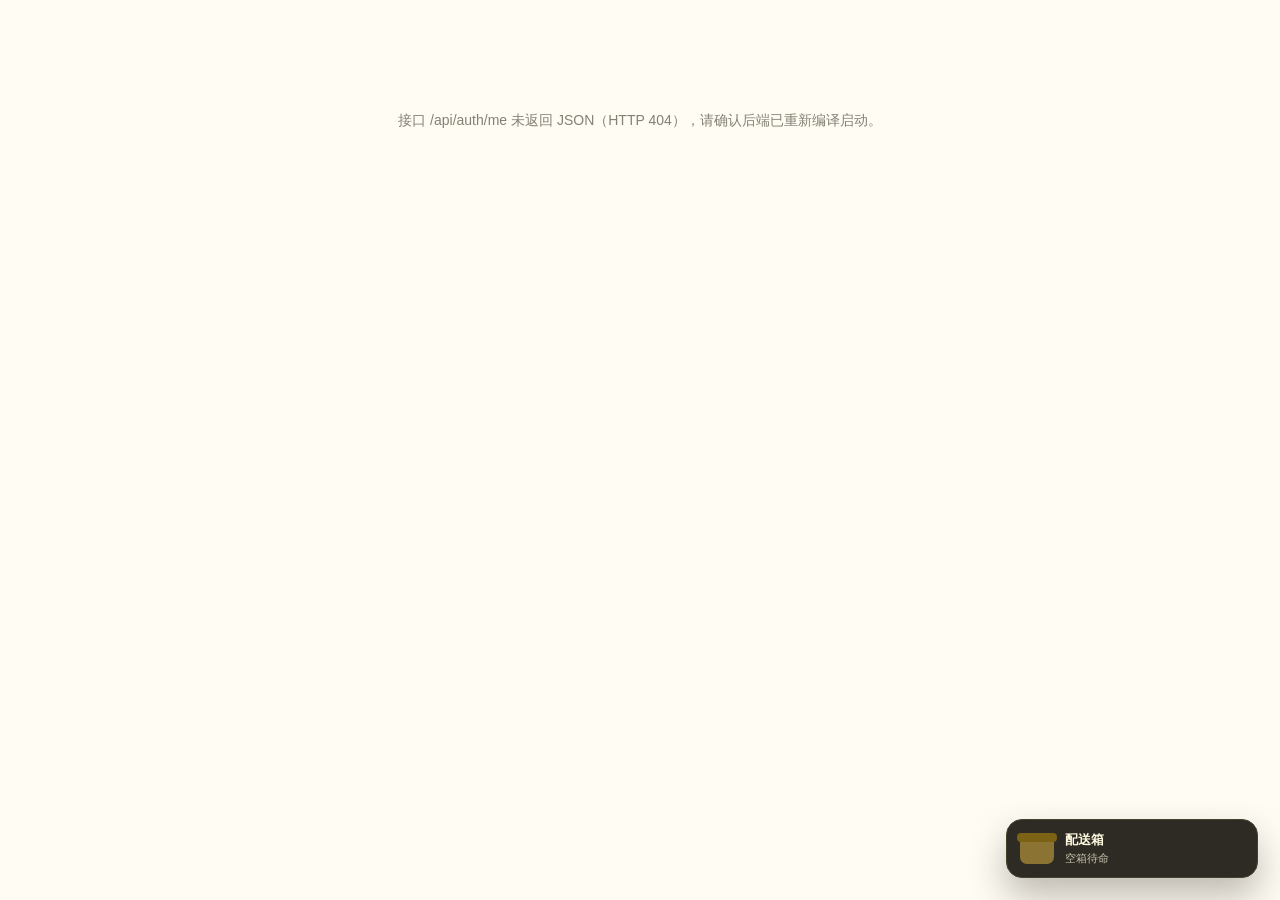
==== commit f4143ca1: "feat: render campus orders as meal cards and fly selected ones into a crate 一单一卡：餐品图标与名称、规格标签、配送费，以及" ====
--- a/ga-tsp/web/index.html
+++ b/ga-tsp/web/index.html
@@ -1,12 +1,14 @@
 <!doctype html>
-<html lang="zh-CN"><head><meta charset="utf-8"><meta name="viewport" content="width=device-width,initial-scale=1"><title>simple_Tuan · 校园配送决策</title><link rel="stylesheet" href="dispatch.css"><link rel="stylesheet" href="campus.css"></head>
+<html lang="zh-CN"><head><meta charset="utf-8"><meta name="viewport" content="width=device-width,initial-scale=1"><title>某团 · 校园配送决策</title><link rel="stylesheet" href="dispatch.css"><link rel="stylesheet" href="campus.css"></head>
 <body data-auth="pending"><p id="authLoading" role="status">正在验证登录…</p>
-<aside class="sidebar"><a class="brand" href="/">骑迹<span>SIMPLE_TUAN · CAMPUS</span></a><p class="sidebar-note">让每一趟，都值得出发。</p><nav aria-label="主导航"><a href="#orders">01　校园订单</a><a href="#decision">02　配送决策</a><a href="#route">03　道路路线</a><a href="#analysis">04　对照实验</a></nav><div class="sidebar-bottom">西安邮电大学场景 · 仿真路网<br>统一取餐 / 单骑手 / 完成返站<br><a href="/legacy.html">原始算法工作台 ↗</a></div></aside>
+<aside class="sidebar"><a class="brand" href="/">某团<span>SIMPLE_TUAN · CAMPUS</span></a><p class="sidebar-note">让每一趟，都值得出发。</p><nav aria-label="主导航"><a href="#orders">01　校园订单</a><a href="#decision">02　配送决策</a><a href="#route">03　道路路线</a><a href="#analysis">04　对照实验</a></nav><div class="sidebar-bottom">西安邮电大学场景 · 仿真路网<br>统一取餐 / 单骑手 / 完成返站<br><a href="/legacy.html">原始算法工作台 ↗</a></div></aside>
 <main><header><div><p class="eyebrow">CAMPUS DELIVERY STUDIO</p><h1>选得划算，送得顺路。</h1><p>把重量、配送收入和整趟路程，放在一起考虑。</p></div><div class="actions"><span class="pill">调度员 · <span id="accountName"></span></span><button id="logout">退出登录</button></div></header>
 <div id="notice" role="status" aria-live="polite"></div><div class="demo-guide"><strong>① 生成订单 → ② 选择模式 → ③ 查看路线 → ④ 对照验证</strong><button id="cancel" hidden>取消计算</button></div>
 <section id="orders"><div class="section-head"><div><p class="eyebrow">01 / ORDER POOL</p><h2>本趟校园订单</h2></div><div class="actions"><button id="addOrder">＋ 新增订单</button><button id="saveBatch">保存批次</button></div></div>
 <div class="campus-controls"><label>订单数量<input id="count" type="number" min="20" max="50" placeholder="随机 20～50"></label><label>数据种子<input id="dataSeed" type="number" min="0" max="9007199254740991" placeholder="每次随机"></label><label>分布场景<select id="scenario"><option value="uniform">均匀分布</option><option value="clustered">宿舍集中</option><option value="near">近距离低收益</option><option value="far">远距离高收益</option><option value="outlier">少数偏远低收益</option><option value="same-place">多单同址</option></select></label><button id="generate" class="primary">随机生成订单</button></div>
-<p id="batchInfo" class="muted">生成一批候选订单，或从历史记录载入。</p><div class="table-wrap campus-table"><table><thead><tr><th>订单编号</th><th>送达位置</th><th>重量 / 克</th><th>配送收入 / 元</th><th>交付 / 秒</th><th>操作</th></tr></thead><tbody id="campusOrders"></tbody></table></div>
+<p id="batchInfo" class="muted">生成一批候选订单，或从历史记录载入。</p>
+<p class="order-hint">每张卡片一笔订单：餐品与图标是按订单号稳定生成的<b>仿真样例</b>；卡面标注标准重量、价值收益与配送距离，展开「调整参数」可直接修改。</p>
+<div id="campusOrders" class="order-cards"></div>
 <details><summary>我的历史批次与方案</summary><div class="toolbar"><select id="historyKind" aria-label="历史类型"><option value="batch">订单批次</option><option value="plan">配送方案</option></select><button id="refreshHistory">刷新记录</button><select id="historyList" aria-label="选择历史记录"></select><button id="loadHistory">载入</button></div><p class="muted">服务端最近 50 条记录，仅当前账号可见。</p></details></section>
 <section id="decision"><p class="eyebrow">02 / SMART DECISION</p><h2>这一趟，怎样接单？</h2><div class="campus-controls" id="planControls">
 <label>规划模式<select id="mode"><option value="business">业务决策 · 最大净收益</option><option value="knapsack">0/1 背包 · 最大收入</option><option value="route">路线实验 · 全部送达点</option></select></label>
@@ -15,4 +17,4 @@
 <div class="toolbar"><button id="solve" class="primary">生成配送方案</button><button id="savePlan" disabled>保存当前方案</button><button id="exportPlan" disabled>导出方案 JSON</button></div><p id="planStatus" role="status">尚未规划。</p><div id="metrics" class="campus-metrics"></div><div id="selectedOrders" class="chosen-orders"></div><details><summary>未入选订单</summary><div id="excludedOrders"></div></details></section>
 <section id="route"><p class="eyebrow">03 / ROAD ROUTE</p><h2>在校园里，顺路送达。</h2><p id="mapNotice" class="muted"></p><div class="campus-route"><div><svg id="campusMap" viewBox="0 0 1000 800" role="img" aria-label="校园仿真道路及配送路线"></svg><div class="legend"><span>● 取餐点</span><span>● 已选停靠点</span><span>○ 候选点</span><span>→ 配送道路路径</span></div></div><div><h3>停靠顺序</h3><ol id="stopList"><li>生成方案后显示</li></ol><p class="muted">同址订单合并停靠；交付时间按订单累加。经过道路节点不代表在该处交付。</p></div></div><details><summary>收敛过程</summary><p id="curveLabel" class="muted"></p><svg id="curve" viewBox="0 0 800 220" role="img" aria-label="优化过程曲线"></svg></details></section>
 <section id="analysis"><p class="eyebrow">04 / COMPARISON</p><h2>收入高，是否真的更划算？</h2><p>同一批订单比较纯背包、贪心和业务 GA。固定种子：7、17、27、37、47。</p><div class="toolbar"><button id="compare" class="primary">运行五次对照实验</button><button id="exportComparison" disabled>导出实验 CSV</button></div><p class="muted">统计包含全部运行；同时列出满足载重和时长的次数。不可行方案的高收益不代表可执行。净收益单位为元，标准差使用 n−1。</p><p id="exactResult"></p><div class="table-wrap"><table><thead><tr><th>策略</th><th>最高净收益</th><th>平均净收益</th><th>标准差</th><th>可行次数</th></tr></thead><tbody id="comparisonRows"></tbody></table></div><details><summary>逐次运行详情</summary><div id="comparisonRuns"></div></details><div class="links"><a href="/legacy.html">原始工作台与参数对照 →</a><a href="/tsp.html">TSP 基准实验 →</a><a href="/experiment.html?problem=knapsack">标准背包实验 →</a></div></section>
-<footer>simple_Tuan · 课程设计仿真系统 <span>GA 为近似搜索；只在精确对照支持时标注最优。</span></footer></main><script type="module" src="campus.js"></script></body></html>
+<footer>某团 · 课程设计仿真系统 <span>GA 为近似搜索；只在精确对照支持时标注最优。</span></footer></main><aside id="crate" class="crate" data-state="empty" aria-label="配送箱"><button id="crateToggle" class="crate-head" aria-expanded="false" aria-controls="crateItems"><span class="crate-box" aria-hidden="true"><i></i></span><span class="crate-text"><b>配送箱</b><small id="crateCount">空箱待命</small></span><span id="crateBadge" class="crate-badge" hidden>0</span></button><div id="crateItems" class="crate-items" hidden></div></aside><script type="module" src="campus.js"></script></body></html>
--- a/ga-tsp/web/campus.css
+++ b/ga-tsp/web/campus.css
@@ -1,8 +1,6 @@
 .campus-controls{display:flex;align-items:end;gap:16px;flex-wrap:wrap;margin:20px 0}
 .campus-controls label{display:flex;flex-direction:column;gap:8px;font-size:12px;color:#77715f;min-width:140px;flex:1}
 .campus-controls input,.campus-controls select{width:100%;min-height:42px}.campus-controls button{min-height:42px}
-.campus-table{max-height:390px;overflow:auto;margin:20px 0}.campus-table thead{position:sticky;top:0;background:#fffdf7;z-index:1}
-.campus-table input{min-width:80px}.campus-table select{min-width:130px}.campus-table tr.selected{background:#fff6cf}
 .campus-metrics{display:grid;grid-template-columns:repeat(3,1fr);gap:14px;margin:18px 0}.campus-metrics .stat{padding:20px;background:#faf6e7;border-radius:12px}
 .campus-metrics .stat strong{display:block;font-size:25px;margin:9px 0}.campus-metrics .stat small{display:block;color:#77715f}
 .chosen-orders{display:flex;gap:8px;flex-wrap:wrap}.chosen-orders span{padding:8px 12px;border-radius:8px;background:#fff1b4;font-size:12px}
@@ -13,5 +11,65 @@
 .legend{display:flex;gap:18px;flex-wrap:wrap;font-size:11px;color:#857c60;margin:12px 0}#stopList{padding-left:22px}#stopList li{padding:9px 0;border-bottom:1px solid #eee7d8;line-height:1.8}
 #curve{width:100%;max-height:260px;background:#fffcf4;border-radius:10px}#comparisonRuns,#excludedOrders{max-height:320px;overflow:auto;font-size:12px;line-height:1.8}
 #planStatus.stale{color:#a35b19;background:#fff3df;padding:12px;border-radius:8px}.sidebar-bottom a{color:#e0c270}.links{display:flex;gap:20px;flex-wrap:wrap}
+
+/* ===== 订单卡片：一单一张卡（点餐卡片风格）；餐品是按订单号稳定派生的仿真样例 ===== */
+.order-hint{font-size:12px;color:#77715f;margin:0 0 14px}
+.order-cards{display:grid;grid-template-columns:repeat(auto-fill,minmax(266px,1fr));gap:14px;margin:0 0 18px;max-height:640px;overflow:auto;padding:4px}
+.order-card{position:relative;display:flex;flex-direction:column;background:#fffdf7;border:1px solid #ece5d3;border-radius:16px;overflow:hidden;transition:transform .18s ease,box-shadow .18s ease,border-color .18s ease}
+.order-card:hover{transform:translateY(-2px);box-shadow:0 12px 24px rgba(48,43,25,.1)}
+.order-card .top{display:flex;gap:12px;align-items:flex-start;padding:14px 14px 0}
+.order-card .thumb{flex:0 0 52px;width:52px;height:52px;border-radius:15px;display:grid;place-items:center;font-size:27px;line-height:1;background:var(--soft,#fdf3cd);box-shadow:inset 0 0 0 1px rgba(48,43,25,.05)}
+.order-card .title{flex:1;min-width:0}
+.order-card .name{font-size:15px;font-weight:700;line-height:1.35;overflow-wrap:anywhere}
+.order-card .spec{font-size:11px;color:#8b8577;margin-top:3px}
+.order-card .tags{display:flex;gap:5px;flex-wrap:wrap;margin-top:7px}
+.order-card .tags span{font-size:10px;padding:2px 7px;border-radius:20px;background:var(--soft,#fdf3cd);color:#6f6a5c}
+.order-card .price{margin-left:auto;text-align:right;font-size:16px;font-weight:800;color:#a86f00;white-space:nowrap;font-variant-numeric:tabular-nums}
+.order-card .price small{display:block;font-size:10px;font-weight:400;color:#8b8577;margin-top:3px}
+.order-card .stats{display:grid;grid-template-columns:repeat(3,1fr);margin-top:13px;background:#fffcf3;border-top:1px solid #f1ead7;border-bottom:1px solid #f1ead7}
+.order-card .stats .stat{padding:10px 6px;text-align:center;min-width:0}
+.order-card .stats .stat+.stat{border-left:1px dashed #ece5d3}
+.order-card .stats .k{display:block;font-size:10px;color:#8b8577}
+.order-card .stats .v{display:block;font-size:14px;font-weight:700;margin-top:4px;overflow-wrap:anywhere;font-variant-numeric:tabular-nums}
+.order-card .foot{display:flex;align-items:center;gap:8px;padding:11px 14px}
+.order-card .foot .no{font-size:10px;padding:3px 7px;border-radius:6px;background:#f2ecdb;color:#77715f;white-space:nowrap}
+.order-card .foot .place{flex:1;min-width:0;font-size:11px;color:#77715f;overflow:hidden;text-overflow:ellipsis;white-space:nowrap}
+.order-card .foot .remove{padding:6px 11px;font-size:11px;border-radius:8px;white-space:nowrap}
+.order-card .tune{border-top:1px dashed #ece5d3}
+.order-card .tune>summary{display:flex;align-items:center;gap:6px;padding:9px 14px;font-size:11px;color:#8b8577;cursor:pointer;list-style:none}
+.order-card .tune>summary::-webkit-details-marker{display:none}
+.order-card .tune>summary::after{content:'▾';margin-left:auto;transition:transform .2s ease}
+.order-card .tune[open]>summary{color:#5f5a4c}
+.order-card .tune[open]>summary::after{transform:rotate(180deg)}
+.order-card .fields{display:grid;grid-template-columns:1fr 1fr;gap:9px;padding:2px 14px 14px}
+.order-card .fields label{display:flex;flex-direction:column;gap:4px;font-size:11px;color:#8b8577;min-width:0}
+.order-card .fields label.wide{grid-column:1/-1}
+.order-card .fields input,.order-card .fields select{width:100%;padding:7px 8px;font-size:12px;min-height:36px}
+/* 已装袋：卡片被收进配送箱后留在网格里的状态 */
+.order-card.packed{border-color:#cfd9c4;background:#fcfdf9}
+.order-card.packed::before{content:'';position:absolute;inset:0 0 auto;height:3px;background:linear-gradient(90deg,#34a853,#8bc34a)}
+.order-card.flying{position:fixed;z-index:75;margin:0;pointer-events:none;box-shadow:0 18px 34px rgba(48,43,25,.22);will-change:transform,opacity}
+.order-cards .empty{grid-column:1/-1;text-align:center;padding:34px 18px;background:#fdfaf0;border:1px dashed #ece5d3;border-radius:12px;color:#8b8577;font-size:13px}
+
+/* ===== 配送箱：自动选单后，选中的卡片会飞入箱中 ===== */
+.crate{position:fixed;right:22px;bottom:22px;z-index:60;width:252px;border:1px solid #45412f;border-radius:16px;background:#2d2b23;color:#fff8e1;box-shadow:0 18px 36px rgba(35,32,20,.3)}
+.crate-head{display:flex;align-items:center;gap:11px;width:100%;padding:11px 13px;border:0;background:none;color:inherit;font:inherit;text-align:left;cursor:pointer}
+.crate-box{position:relative;flex:0 0 34px;width:34px;height:25px;margin-top:5px;border-radius:3px 3px 7px 7px;background:#e8bd43}
+.crate-box i{position:absolute;top:-6px;left:-3px;right:-3px;height:9px;border-radius:4px;background:#c99a06;transform-origin:left center;transition:transform .34s cubic-bezier(.34,1.4,.64,1)}
+.crate[data-state=empty] .crate-box{opacity:.5}
+.crate[data-state=packing] .crate-box i{transform:translateY(-5px) rotate(-16deg)}
+.crate-text{flex:1;min-width:0}
+.crate-text b{display:block;font-size:13px}
+.crate-text small{display:block;margin-top:2px;font-size:11px;color:#c9c2ad}
+.crate-badge{min-width:28px;padding:3px 8px;border-radius:20px;background:#e8bd43;color:#2d2b23;font-size:12px;font-weight:800;text-align:center;font-variant-numeric:tabular-nums}
+.crate-items{display:grid;gap:6px;padding:0 12px 12px;max-height:210px;overflow:auto}
+.crate-items[hidden]{display:none}
+.crate-items .chip{display:flex;align-items:center;gap:8px;padding:6px 9px;border-radius:9px;background:#3b3830;font-size:11px;animation:chipIn .3s ease both}
+.crate-items .chip small{margin-left:auto;color:#c9c2ad;font-variant-numeric:tabular-nums}
+@keyframes chipIn{from{opacity:0;transform:translateY(6px)}to{opacity:1;transform:none}}
+
 @media(max-width:1100px){.campus-route{grid-template-columns:1fr}.campus-metrics{grid-template-columns:repeat(2,1fr)}}
-@media(max-width:700px){.campus-controls{gap:10px}.campus-controls label{min-width:125px}.campus-metrics .stat strong{font-size:21px}.campus-table{max-height:320px}.campus-route{gap:12px}}
+@media(max-width:700px){.campus-controls{gap:10px}.campus-controls label{min-width:125px}.campus-metrics .stat strong{font-size:21px}.campus-route{gap:12px}
+.order-cards{grid-template-columns:1fr;max-height:none;gap:12px}
+.crate{right:12px;bottom:12px;width:auto}.crate-text,.crate-items{display:none}}
+@media(prefers-reduced-motion:reduce){.order-card,.crate-box i{transition:none}.crate-items .chip{animation:none}}
